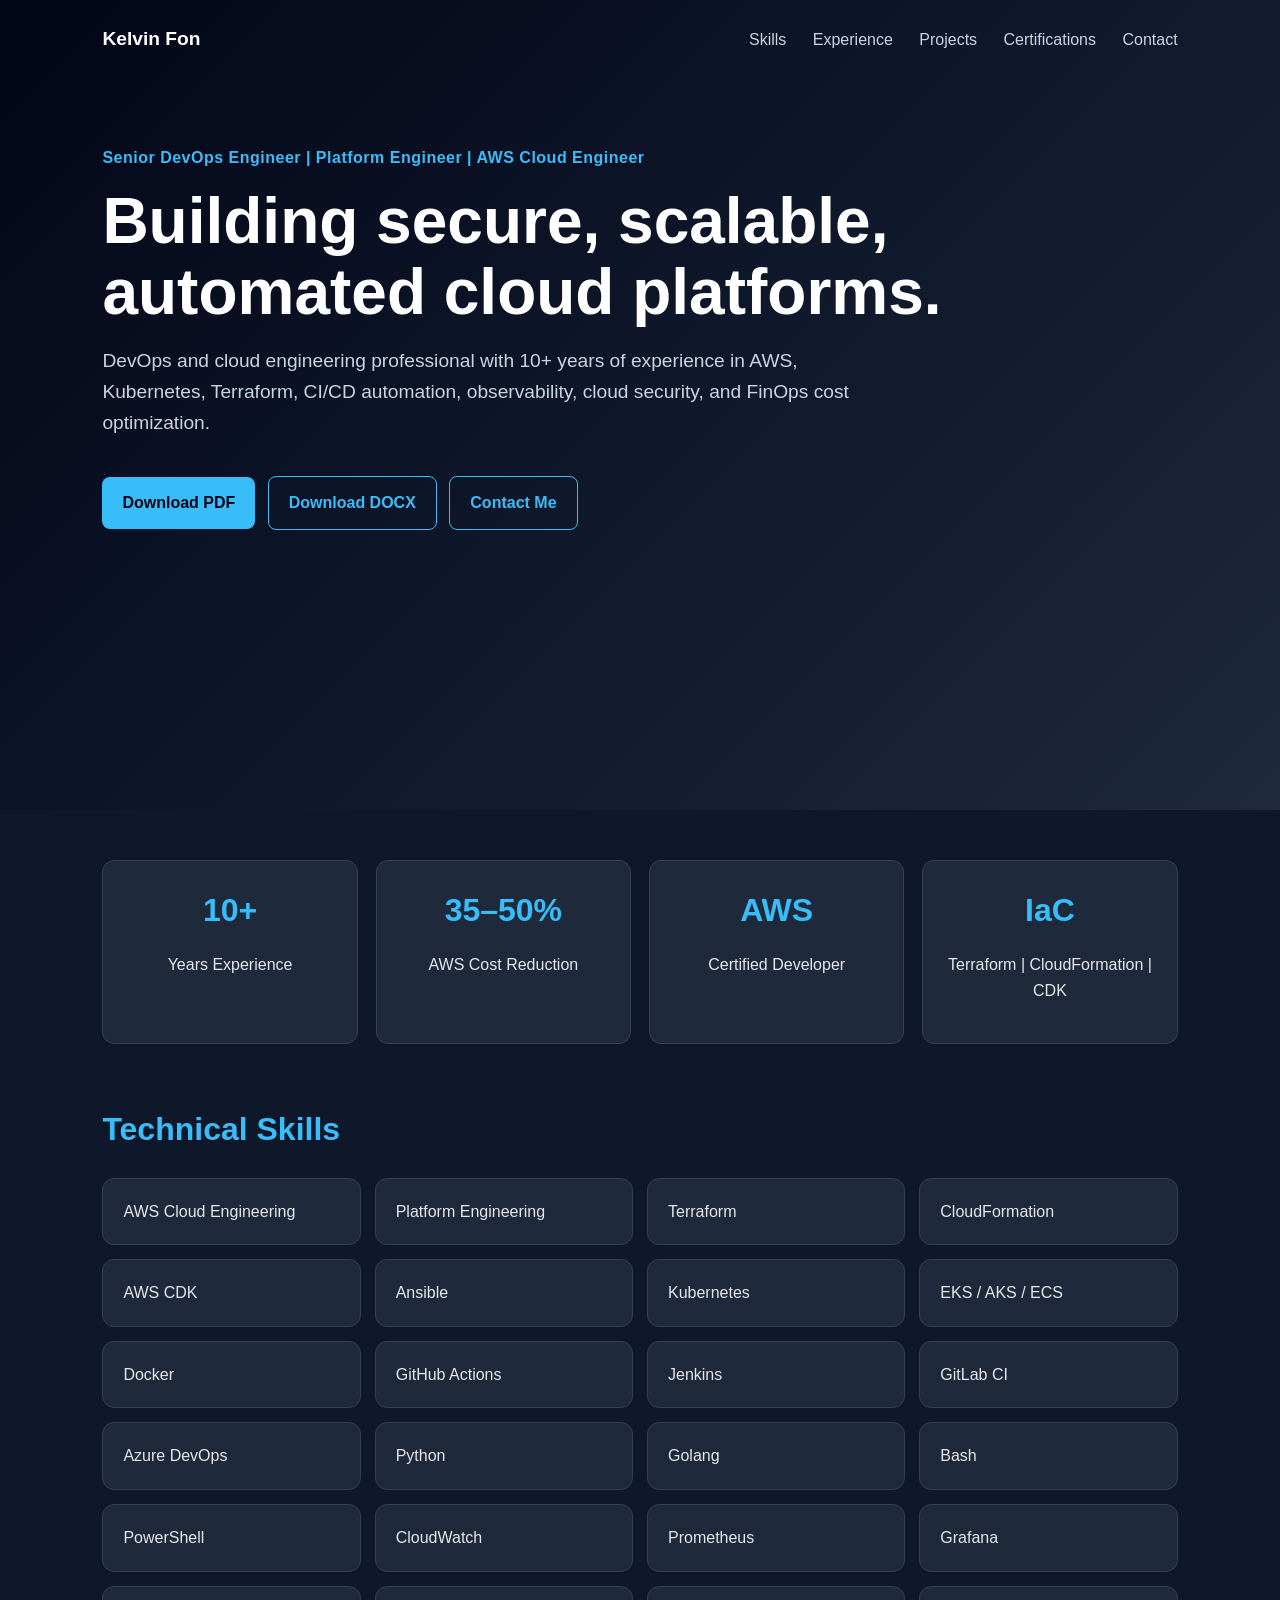
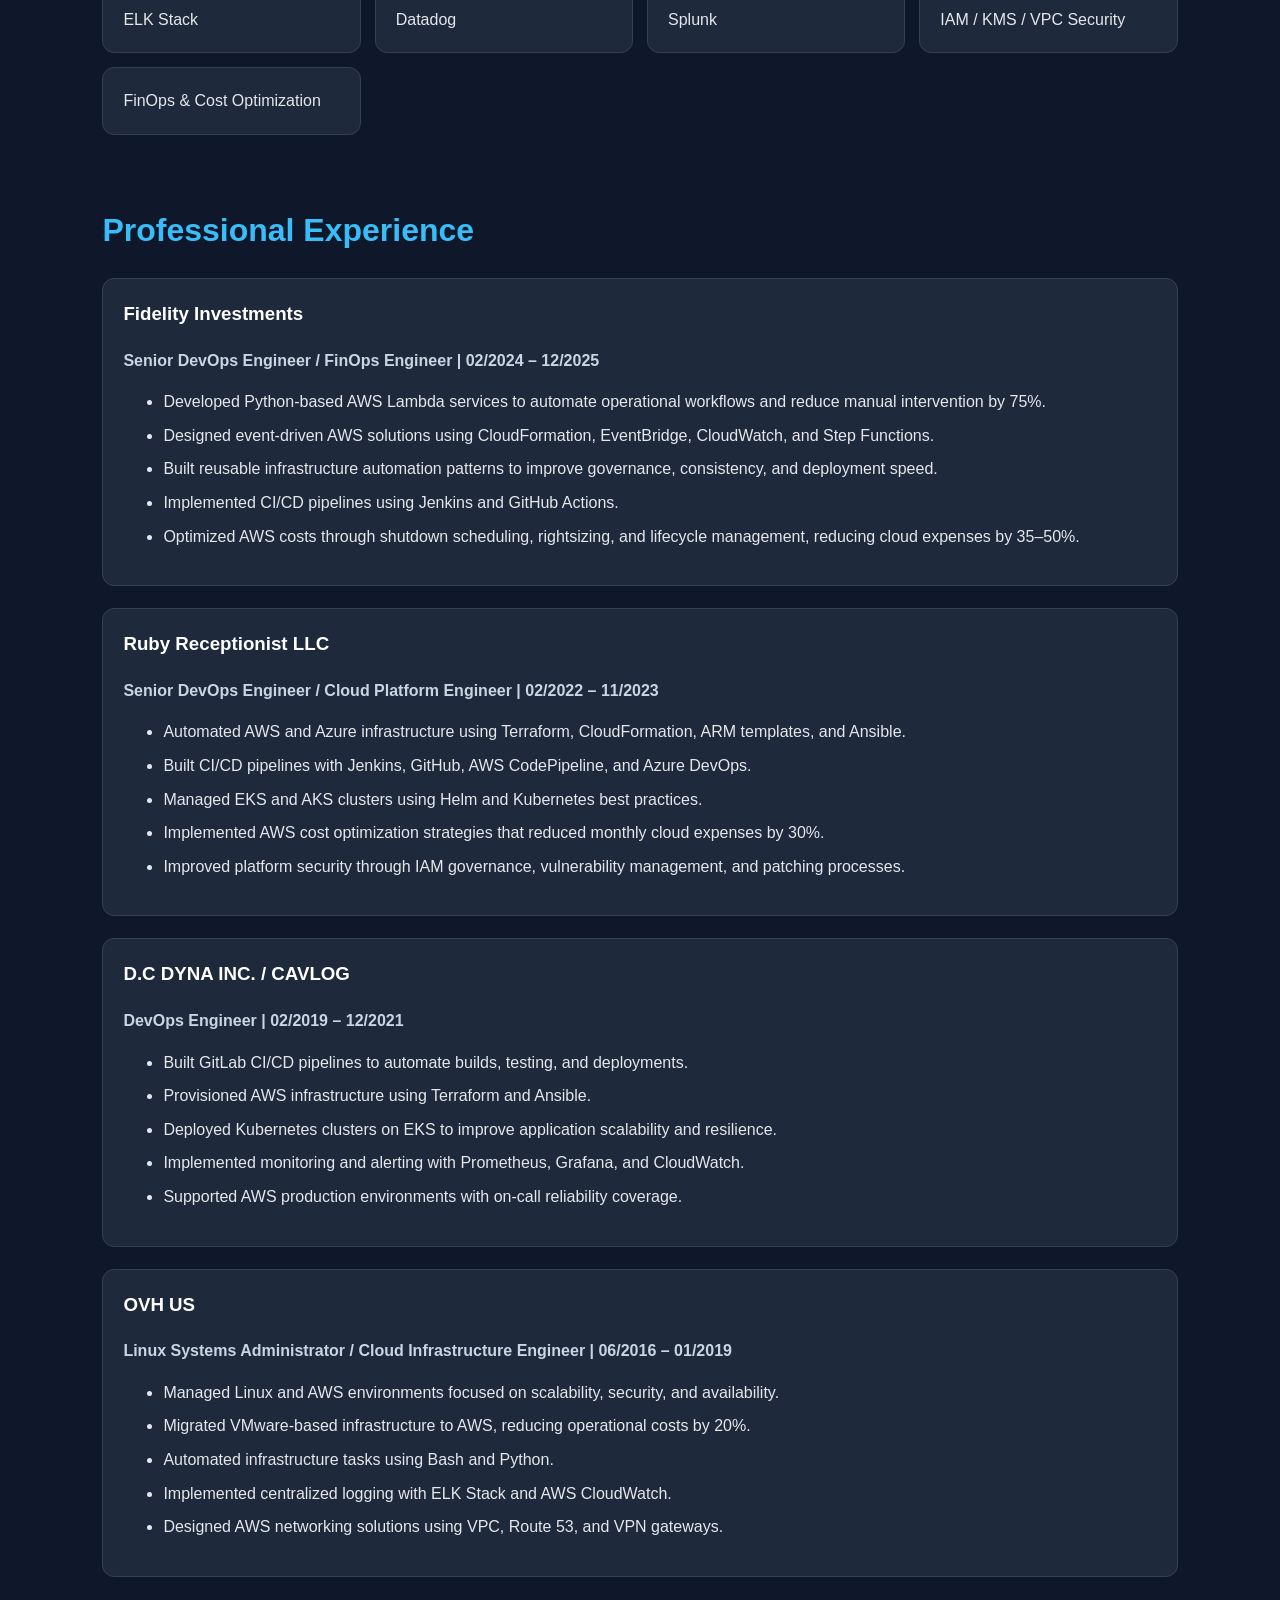
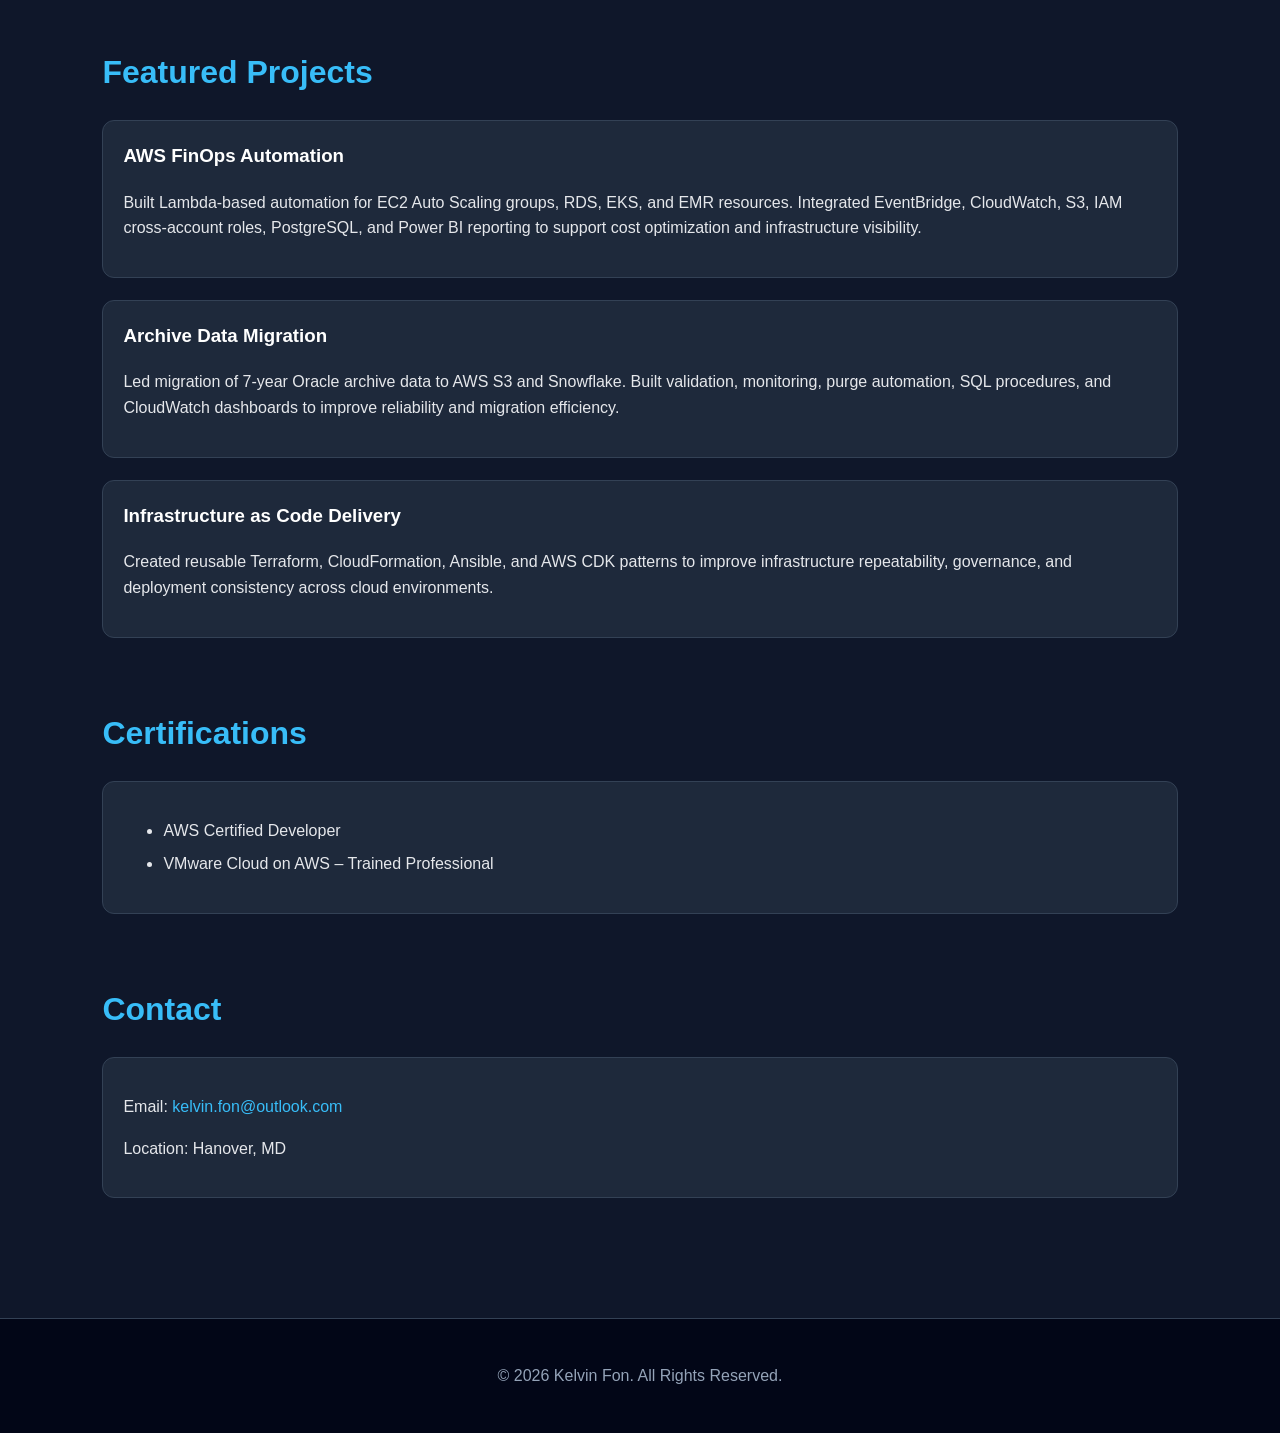
==== index.html @ 9086a42d "adding files" ====
<!DOCTYPE html>
<html lang="en">
<head>
  <meta charset="UTF-8" />
  <meta name="viewport" content="width=device-width, initial-scale=1.0" />
  <title>Kelvin Fon | Senior DevOps Engineer</title>
  <meta name="description" content="Kelvin Fon - Senior DevOps Engineer, Platform Engineer, AWS Cloud Engineer, and FinOps Engineer." />
  <link rel="stylesheet" href="./css/style.css" />
</head>

<body>
  <header class="hero">
    <nav class="navbar">
      <div class="logo">Kelvin Fon</div>
      <div class="nav-links">
        <a href="#skills">Skills</a>
        <a href="#experience">Experience</a>
        <a href="#projects">Projects</a>
        <a href="#certifications">Certifications</a>
        <a href="#contact">Contact</a>
      </div>
    </nav>

    <section class="hero-content">
      <p class="tag">Senior DevOps Engineer | Platform Engineer | AWS Cloud Engineer</p>
      <h1>Building secure, scalable, automated cloud platforms.</h1>
      <p class="hero-text">
        DevOps and cloud engineering professional with 10+ years of experience in AWS, Kubernetes,
        Terraform, CI/CD automation, observability, cloud security, and FinOps cost optimization.
      </p>

      <div class="hero-buttons">
        <a href="./assets/Kelvin-Fon-Resume.pdf" download class="btn primary">Download PDF</a>
        <a href="./assets/Kelvin-Fon-Resume.docx" download class="btn secondary">Download DOCX</a>
        <a href="mailto:kelvin.fon@outlook.com" class="btn secondary">Contact Me</a>
      </div>
    </section>
  </header>

  <main>
    <section class="stats">
      <div>
        <h2>10+</h2>
        <p>Years Experience</p>
      </div>
      <div>
        <h2>35–50%</h2>
        <p>AWS Cost Reduction</p>
      </div>
      <div>
        <h2>AWS</h2>
        <p>Certified Developer</p>
      </div>
      <div>
        <h2>IaC</h2>
        <p>Terraform | CloudFormation | CDK</p>
      </div>
    </section>

    <section id="skills" class="section">
      <h2>Technical Skills</h2>
      <div class="grid">
        <div>AWS Cloud Engineering</div>
        <div>Platform Engineering</div>
        <div>Terraform</div>
        <div>CloudFormation</div>
        <div>AWS CDK</div>
        <div>Ansible</div>
        <div>Kubernetes</div>
        <div>EKS / AKS / ECS</div>
        <div>Docker</div>
        <div>GitHub Actions</div>
        <div>Jenkins</div>
        <div>GitLab CI</div>
        <div>Azure DevOps</div>
        <div>Python</div>
        <div>Golang</div>
        <div>Bash</div>
        <div>PowerShell</div>
        <div>CloudWatch</div>
        <div>Prometheus</div>
        <div>Grafana</div>
        <div>ELK Stack</div>
        <div>Datadog</div>
        <div>Splunk</div>
        <div>IAM / KMS / VPC Security</div>
        <div>FinOps & Cost Optimization</div>
      </div>
    </section>

    <section id="experience" class="section">
      <h2>Professional Experience</h2>

      <div class="card">
        <h3>Fidelity Investments</h3>
        <p class="role">Senior DevOps Engineer / FinOps Engineer | 02/2024 – 12/2025</p>
        <ul>
          <li>Developed Python-based AWS Lambda services to automate operational workflows and reduce manual intervention by 75%.</li>
          <li>Designed event-driven AWS solutions using CloudFormation, EventBridge, CloudWatch, and Step Functions.</li>
          <li>Built reusable infrastructure automation patterns to improve governance, consistency, and deployment speed.</li>
          <li>Implemented CI/CD pipelines using Jenkins and GitHub Actions.</li>
          <li>Optimized AWS costs through shutdown scheduling, rightsizing, and lifecycle management, reducing cloud expenses by 35–50%.</li>
        </ul>
      </div>

      <div class="card">
        <h3>Ruby Receptionist LLC</h3>
        <p class="role">Senior DevOps Engineer / Cloud Platform Engineer | 02/2022 – 11/2023</p>
        <ul>
          <li>Automated AWS and Azure infrastructure using Terraform, CloudFormation, ARM templates, and Ansible.</li>
          <li>Built CI/CD pipelines with Jenkins, GitHub, AWS CodePipeline, and Azure DevOps.</li>
          <li>Managed EKS and AKS clusters using Helm and Kubernetes best practices.</li>
          <li>Implemented AWS cost optimization strategies that reduced monthly cloud expenses by 30%.</li>
          <li>Improved platform security through IAM governance, vulnerability management, and patching processes.</li>
        </ul>
      </div>

      <div class="card">
        <h3>D.C DYNA INC. / CAVLOG</h3>
        <p class="role">DevOps Engineer | 02/2019 – 12/2021</p>
        <ul>
          <li>Built GitLab CI/CD pipelines to automate builds, testing, and deployments.</li>
          <li>Provisioned AWS infrastructure using Terraform and Ansible.</li>
          <li>Deployed Kubernetes clusters on EKS to improve application scalability and resilience.</li>
          <li>Implemented monitoring and alerting with Prometheus, Grafana, and CloudWatch.</li>
          <li>Supported AWS production environments with on-call reliability coverage.</li>
        </ul>
      </div>

      <div class="card">
        <h3>OVH US</h3>
        <p class="role">Linux Systems Administrator / Cloud Infrastructure Engineer | 06/2016 – 01/2019</p>
        <ul>
          <li>Managed Linux and AWS environments focused on scalability, security, and availability.</li>
          <li>Migrated VMware-based infrastructure to AWS, reducing operational costs by 20%.</li>
          <li>Automated infrastructure tasks using Bash and Python.</li>
          <li>Implemented centralized logging with ELK Stack and AWS CloudWatch.</li>
          <li>Designed AWS networking solutions using VPC, Route 53, and VPN gateways.</li>
        </ul>
      </div>
    </section>

    <section id="projects" class="section">
      <h2>Featured Projects</h2>

      <div class="card">
        <h3>AWS FinOps Automation</h3>
        <p>
          Built Lambda-based automation for EC2 Auto Scaling groups, RDS, EKS, and EMR resources.
          Integrated EventBridge, CloudWatch, S3, IAM cross-account roles, PostgreSQL, and Power BI
          reporting to support cost optimization and infrastructure visibility.
        </p>
      </div>

      <div class="card">
        <h3>Archive Data Migration</h3>
        <p>
          Led migration of 7-year Oracle archive data to AWS S3 and Snowflake. Built validation,
          monitoring, purge automation, SQL procedures, and CloudWatch dashboards to improve
          reliability and migration efficiency.
        </p>
      </div>

      <div class="card">
        <h3>Infrastructure as Code Delivery</h3>
        <p>
          Created reusable Terraform, CloudFormation, Ansible, and AWS CDK patterns to improve
          infrastructure repeatability, governance, and deployment consistency across cloud environments.
        </p>
      </div>
    </section>

    <section id="certifications" class="section">
      <h2>Certifications</h2>
      <div class="card">
        <ul>
          <li>AWS Certified Developer</li>
          <li>VMware Cloud on AWS – Trained Professional</li>
        </ul>
      </div>
    </section>

    <section id="contact" class="section">
      <h2>Contact</h2>
      <div class="card">
        <p>Email: <a href="mailto:kelvin.fon@outlook.com">kelvin.fon@outlook.com</a></p>
        <p>Location: Hanover, MD</p>
      </div>
    </section>
  </main>

  <footer>
    <p>© 2026 Kelvin Fon. All Rights Reserved.</p>
  </footer>

  <script src="./js/main.js"></script>
</body>
</html>
---- css/style.css ----
* {
  box-sizing: border-box;
}

body {
  margin: 0;
  font-family: Arial, Helvetica, sans-serif;
  background: #0f172a;
  color: #e5e7eb;
  line-height: 1.6;
}

a {
  color: #38bdf8;
  text-decoration: none;
}

.hero {
  min-height: 90vh;
  background: linear-gradient(135deg, #020617, #0f172a, #1e293b);
  padding: 24px 8%;
}

.navbar {
  display: flex;
  justify-content: space-between;
  align-items: center;
  margin-bottom: 90px;
}

.logo {
  font-weight: 700;
  font-size: 1.2rem;
  color: #ffffff;
}

.nav-links a {
  margin-left: 22px;
  color: #cbd5e1;
}

.nav-links a:hover {
  color: #38bdf8;
}

.hero-content {
  max-width: 950px;
}

.tag {
  color: #38bdf8;
  font-weight: 700;
  letter-spacing: 0.5px;
}

.hero h1 {
  font-size: 4rem;
  line-height: 1.1;
  margin: 12px 0;
  color: #ffffff;
}

.hero-text {
  font-size: 1.2rem;
  max-width: 760px;
  color: #cbd5e1;
}

.hero-buttons {
  margin-top: 30px;
}

.btn {
  display: inline-block;
  padding: 13px 20px;
  border-radius: 8px;
  margin: 8px 8px 8px 0;
  font-weight: 700;
}

.primary {
  background: #38bdf8;
  color: #020617;
}

.secondary {
  border: 1px solid #38bdf8;
  color: #38bdf8;
}

main {
  padding: 50px 8%;
}

.stats {
  display: grid;
  grid-template-columns: repeat(auto-fit, minmax(160px, 1fr));
  gap: 18px;
  margin-bottom: 60px;
}

.stats div {
  background: #1e293b;
  padding: 24px;
  border-radius: 12px;
  border: 1px solid #334155;
  text-align: center;
}

.stats h2 {
  margin: 0;
  color: #38bdf8;
  font-size: 2rem;
}

.section {
  margin-bottom: 70px;
}

.section h2 {
  color: #38bdf8;
  font-size: 2rem;
  margin-bottom: 22px;
}

.grid {
  display: grid;
  grid-template-columns: repeat(auto-fit, minmax(210px, 1fr));
  gap: 14px;
}

.grid div,
.card {
  background: #1e293b;
  border: 1px solid #334155;
  border-radius: 12px;
  padding: 20px;
}

.card {
  margin-bottom: 22px;
}

.card h3 {
  margin-top: 0;
  color: #ffffff;
}

.role {
  color: #cbd5e1;
  font-weight: 700;
}

li {
  margin-bottom: 8px;
}

footer {
  text-align: center;
  padding: 28px;
  background: #020617;
  border-top: 1px solid #334155;
  color: #94a3b8;
}

@media (max-width: 768px) {
  .navbar {
    display: block;
    margin-bottom: 50px;
  }

  .nav-links {
    margin-top: 18px;
  }

  .nav-links a {
    display: inline-block;
    margin: 6px 12px 6px 0;
  }

  .hero h1 {
    font-size: 2.5rem;
  }

  .hero {
    min-height: auto;
  }
}
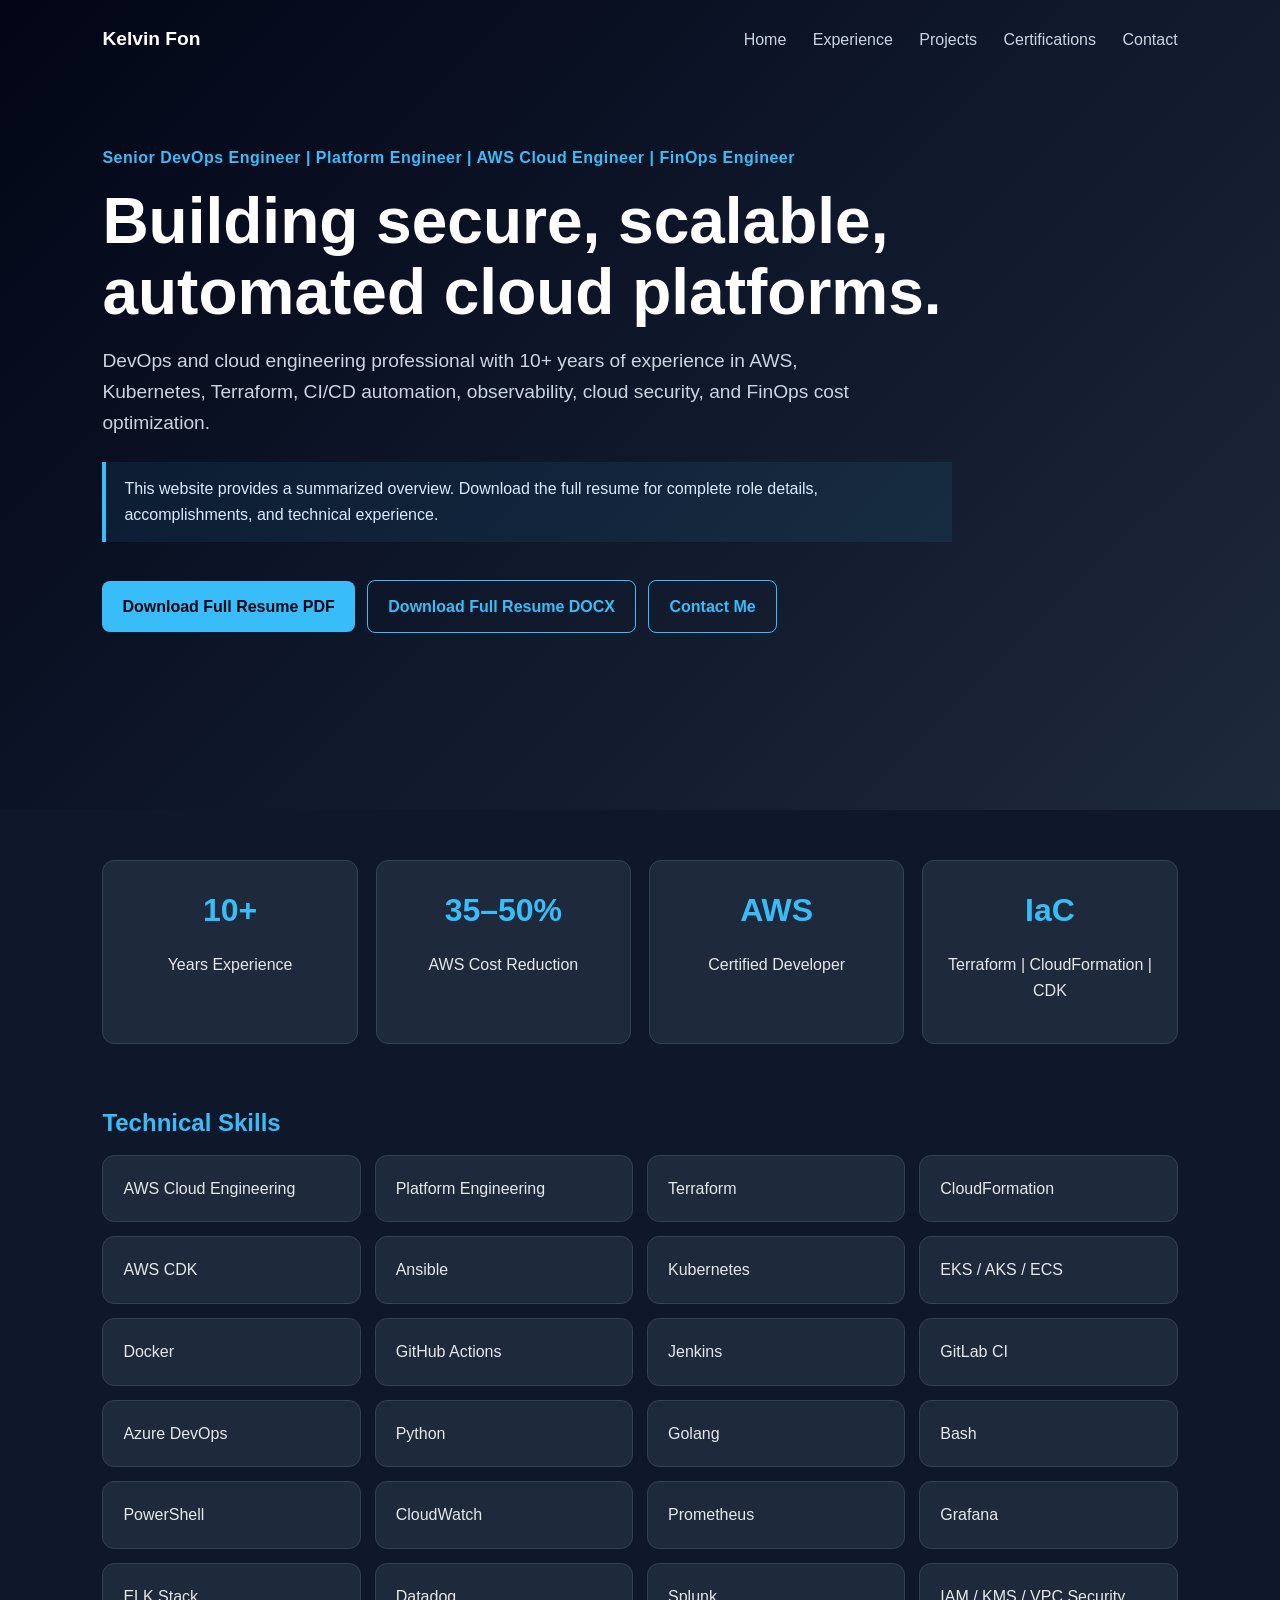
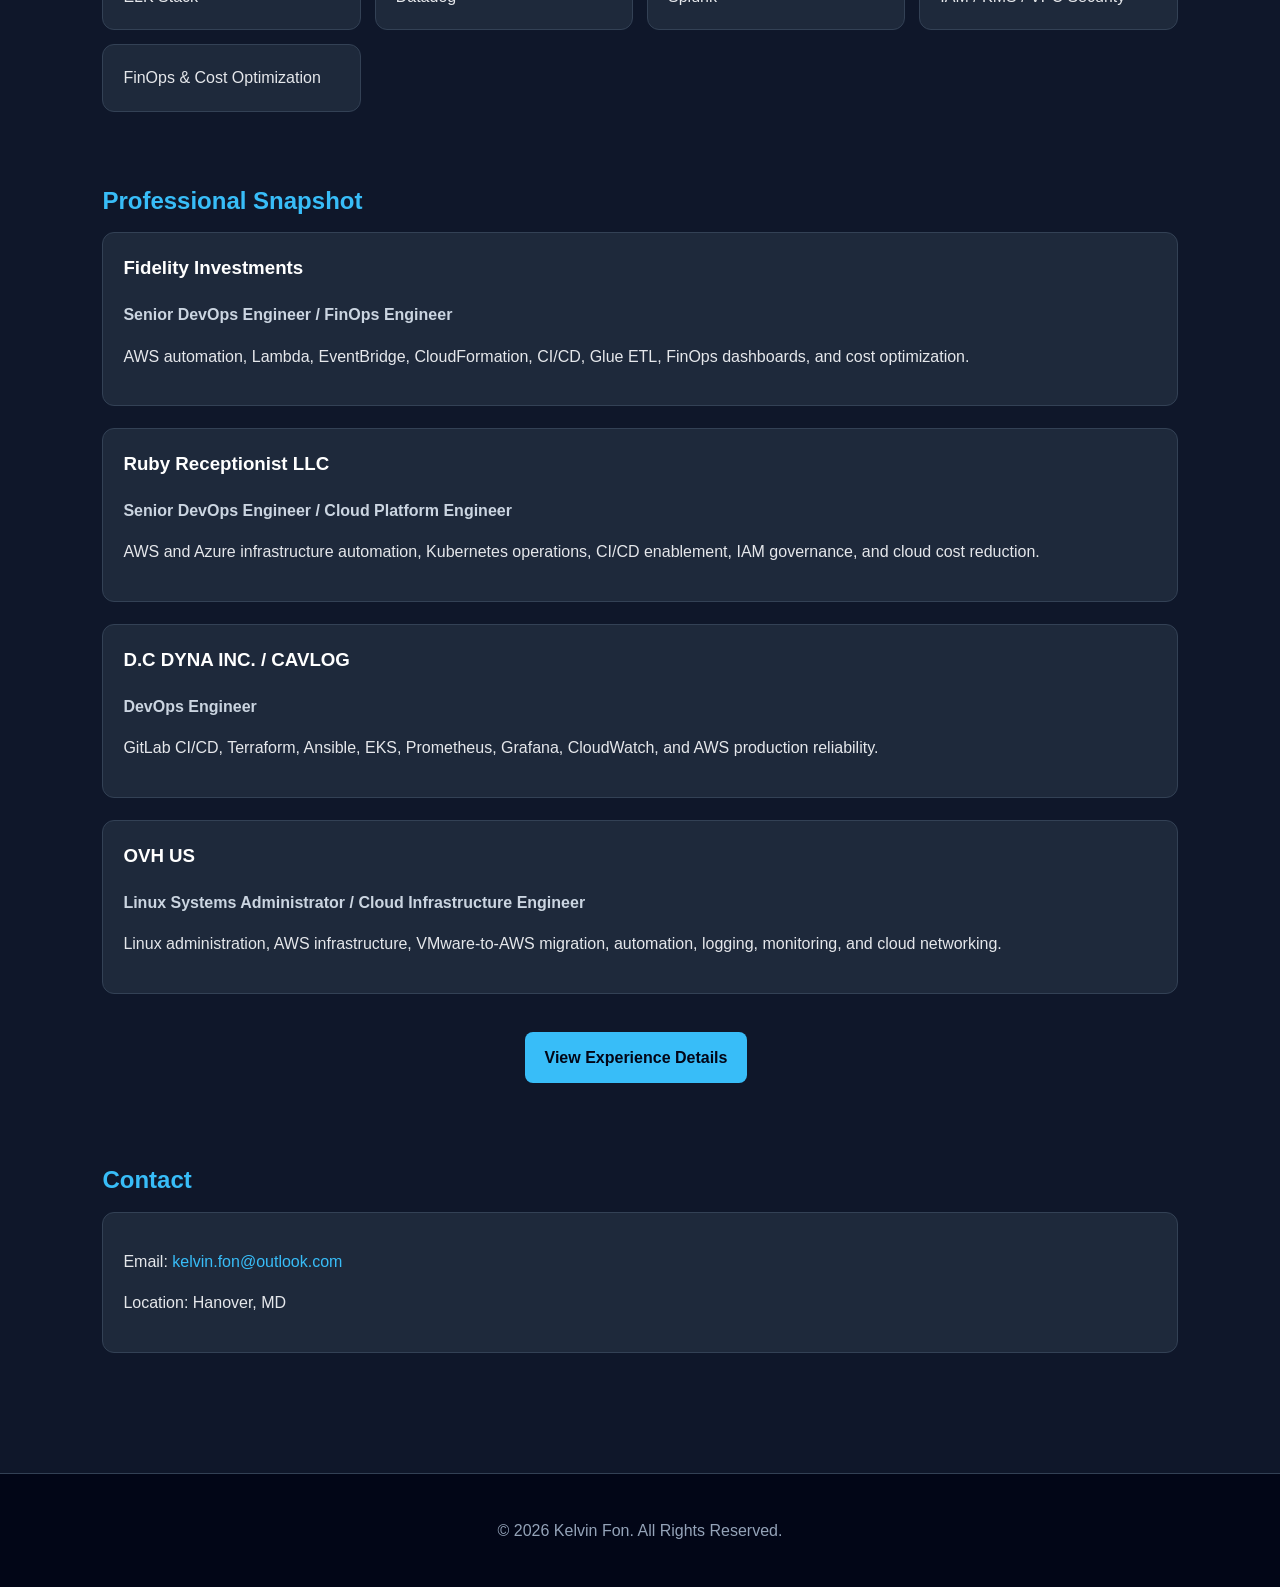
==== commit 121ec0cc: "Update resume portfolio pages" ====
--- a/index.html
+++ b/index.html
@@ -9,190 +9,123 @@
 </head>
 
 <body>
-  <header class="hero">
-    <nav class="navbar">
-      <div class="logo">Kelvin Fon</div>
-      <div class="nav-links">
-        <a href="#skills">Skills</a>
-        <a href="#experience">Experience</a>
-        <a href="#projects">Projects</a>
-        <a href="#certifications">Certifications</a>
-        <a href="#contact">Contact</a>
-      </div>
-    </nav>
+<header class="hero">
+  <nav class="navbar">
+    <div class="logo">Kelvin Fon</div>
+    <div class="nav-links">
+      <a href="./index.html">Home</a>
+      <a href="./experience.html">Experience</a>
+      <a href="./projects.html">Projects</a>
+      <a href="./certifications.html">Certifications</a>
+      <a href="#contact">Contact</a>
+    </div>
+  </nav>
 
-    <section class="hero-content">
-      <p class="tag">Senior DevOps Engineer | Platform Engineer | AWS Cloud Engineer</p>
-      <h1>Building secure, scalable, automated cloud platforms.</h1>
-      <p class="hero-text">
-        DevOps and cloud engineering professional with 10+ years of experience in AWS, Kubernetes,
-        Terraform, CI/CD automation, observability, cloud security, and FinOps cost optimization.
-      </p>
+  <section class="hero-content">
+    <p class="tag">Senior DevOps Engineer | Platform Engineer | AWS Cloud Engineer | FinOps Engineer</p>
+    <h1>Building secure, scalable, automated cloud platforms.</h1>
+    <p class="hero-text">
+      DevOps and cloud engineering professional with 10+ years of experience in AWS, Kubernetes,
+      Terraform, CI/CD automation, observability, cloud security, and FinOps cost optimization.
+    </p>
 
-      <div class="hero-buttons">
-        <a href="./assets/Kelvin-Fon-Resume.pdf" download class="btn primary">Download PDF</a>
-        <a href="./assets/Kelvin-Fon-Resume.docx" download class="btn secondary">Download DOCX</a>
-        <a href="mailto:kelvin.fon@outlook.com" class="btn secondary">Contact Me</a>
-      </div>
-    </section>
-  </header>
+    <p class="resume-note">
+      This website provides a summarized overview. Download the full resume for complete role details,
+      accomplishments, and technical experience.
+    </p>
 
-  <main>
-    <section class="stats">
-      <div>
-        <h2>10+</h2>
-        <p>Years Experience</p>
-      </div>
-      <div>
-        <h2>35–50%</h2>
-        <p>AWS Cost Reduction</p>
-      </div>
-      <div>
-        <h2>AWS</h2>
-        <p>Certified Developer</p>
-      </div>
-      <div>
-        <h2>IaC</h2>
-        <p>Terraform | CloudFormation | CDK</p>
-      </div>
-    </section>
+    <div class="hero-buttons">
+      <a href="./assets/Kelvin-Fon-Resume.pdf" download class="btn primary">Download Full Resume PDF</a>
+      <a href="./assets/Kelvin-Fon-Resume.docx" download class="btn secondary">Download Full Resume DOCX</a>
+      <a href="mailto:kelvin.fon@outlook.com" class="btn secondary">Contact Me</a>
+    </div>
+  </section>
+</header>
 
-    <section id="skills" class="section">
-      <h2>Technical Skills</h2>
-      <div class="grid">
-        <div>AWS Cloud Engineering</div>
-        <div>Platform Engineering</div>
-        <div>Terraform</div>
-        <div>CloudFormation</div>
-        <div>AWS CDK</div>
-        <div>Ansible</div>
-        <div>Kubernetes</div>
-        <div>EKS / AKS / ECS</div>
-        <div>Docker</div>
-        <div>GitHub Actions</div>
-        <div>Jenkins</div>
-        <div>GitLab CI</div>
-        <div>Azure DevOps</div>
-        <div>Python</div>
-        <div>Golang</div>
-        <div>Bash</div>
-        <div>PowerShell</div>
-        <div>CloudWatch</div>
-        <div>Prometheus</div>
-        <div>Grafana</div>
-        <div>ELK Stack</div>
-        <div>Datadog</div>
-        <div>Splunk</div>
-        <div>IAM / KMS / VPC Security</div>
-        <div>FinOps & Cost Optimization</div>
-      </div>
-    </section>
+<main>
+  <section class="stats">
+    <div><h2>10+</h2><p>Years Experience</p></div>
+    <div><h2>35–50%</h2><p>AWS Cost Reduction</p></div>
+    <div><h2>AWS</h2><p>Certified Developer</p></div>
+    <div><h2>IaC</h2><p>Terraform | CloudFormation | CDK</p></div>
+  </section>
 
-    <section id="experience" class="section">
-      <h2>Professional Experience</h2>
+  <section id="skills" class="section">
+    <h2>Technical Skills</h2>
+    <div class="grid">
+      <div>AWS Cloud Engineering</div>
+      <div>Platform Engineering</div>
+      <div>Terraform</div>
+      <div>CloudFormation</div>
+      <div>AWS CDK</div>
+      <div>Ansible</div>
+      <div>Kubernetes</div>
+      <div>EKS / AKS / ECS</div>
+      <div>Docker</div>
+      <div>GitHub Actions</div>
+      <div>Jenkins</div>
+      <div>GitLab CI</div>
+      <div>Azure DevOps</div>
+      <div>Python</div>
+      <div>Golang</div>
+      <div>Bash</div>
+      <div>PowerShell</div>
+      <div>CloudWatch</div>
+      <div>Prometheus</div>
+      <div>Grafana</div>
+      <div>ELK Stack</div>
+      <div>Datadog</div>
+      <div>Splunk</div>
+      <div>IAM / KMS / VPC Security</div>
+      <div>FinOps & Cost Optimization</div>
+    </div>
+  </section>
 
-      <div class="card">
-        <h3>Fidelity Investments</h3>
-        <p class="role">Senior DevOps Engineer / FinOps Engineer | 02/2024 – 12/2025</p>
-        <ul>
-          <li>Developed Python-based AWS Lambda services to automate operational workflows and reduce manual intervention by 75%.</li>
-          <li>Designed event-driven AWS solutions using CloudFormation, EventBridge, CloudWatch, and Step Functions.</li>
-          <li>Built reusable infrastructure automation patterns to improve governance, consistency, and deployment speed.</li>
-          <li>Implemented CI/CD pipelines using Jenkins and GitHub Actions.</li>
-          <li>Optimized AWS costs through shutdown scheduling, rightsizing, and lifecycle management, reducing cloud expenses by 35–50%.</li>
-        </ul>
-      </div>
+  <section class="section">
+    <h2>Professional Snapshot</h2>
 
-      <div class="card">
-        <h3>Ruby Receptionist LLC</h3>
-        <p class="role">Senior DevOps Engineer / Cloud Platform Engineer | 02/2022 – 11/2023</p>
-        <ul>
-          <li>Automated AWS and Azure infrastructure using Terraform, CloudFormation, ARM templates, and Ansible.</li>
-          <li>Built CI/CD pipelines with Jenkins, GitHub, AWS CodePipeline, and Azure DevOps.</li>
-          <li>Managed EKS and AKS clusters using Helm and Kubernetes best practices.</li>
-          <li>Implemented AWS cost optimization strategies that reduced monthly cloud expenses by 30%.</li>
-          <li>Improved platform security through IAM governance, vulnerability management, and patching processes.</li>
-        </ul>
-      </div>
+    <div class="card">
+      <h3>Fidelity Investments</h3>
+      <p class="role">Senior DevOps Engineer / FinOps Engineer</p>
+      <p>AWS automation, Lambda, EventBridge, CloudFormation, CI/CD, Glue ETL, FinOps dashboards, and cost optimization.</p>
+    </div>
 
-      <div class="card">
-        <h3>D.C DYNA INC. / CAVLOG</h3>
-        <p class="role">DevOps Engineer | 02/2019 – 12/2021</p>
-        <ul>
-          <li>Built GitLab CI/CD pipelines to automate builds, testing, and deployments.</li>
-          <li>Provisioned AWS infrastructure using Terraform and Ansible.</li>
-          <li>Deployed Kubernetes clusters on EKS to improve application scalability and resilience.</li>
-          <li>Implemented monitoring and alerting with Prometheus, Grafana, and CloudWatch.</li>
-          <li>Supported AWS production environments with on-call reliability coverage.</li>
-        </ul>
-      </div>
+    <div class="card">
+      <h3>Ruby Receptionist LLC</h3>
+      <p class="role">Senior DevOps Engineer / Cloud Platform Engineer</p>
+      <p>AWS and Azure infrastructure automation, Kubernetes operations, CI/CD enablement, IAM governance, and cloud cost reduction.</p>
+    </div>
 
-      <div class="card">
-        <h3>OVH US</h3>
-        <p class="role">Linux Systems Administrator / Cloud Infrastructure Engineer | 06/2016 – 01/2019</p>
-        <ul>
-          <li>Managed Linux and AWS environments focused on scalability, security, and availability.</li>
-          <li>Migrated VMware-based infrastructure to AWS, reducing operational costs by 20%.</li>
-          <li>Automated infrastructure tasks using Bash and Python.</li>
-          <li>Implemented centralized logging with ELK Stack and AWS CloudWatch.</li>
-          <li>Designed AWS networking solutions using VPC, Route 53, and VPN gateways.</li>
-        </ul>
-      </div>
-    </section>
+    <div class="card">
+      <h3>D.C DYNA INC. / CAVLOG</h3>
+      <p class="role">DevOps Engineer</p>
+      <p>GitLab CI/CD, Terraform, Ansible, EKS, Prometheus, Grafana, CloudWatch, and AWS production reliability.</p>
+    </div>
 
-    <section id="projects" class="section">
-      <h2>Featured Projects</h2>
+    <div class="card">
+      <h3>OVH US</h3>
+      <p class="role">Linux Systems Administrator / Cloud Infrastructure Engineer</p>
+      <p>Linux administration, AWS infrastructure, VMware-to-AWS migration, automation, logging, monitoring, and cloud networking.</p>
+    </div>
 
-      <div class="card">
-        <h3>AWS FinOps Automation</h3>
-        <p>
-          Built Lambda-based automation for EC2 Auto Scaling groups, RDS, EKS, and EMR resources.
-          Integrated EventBridge, CloudWatch, S3, IAM cross-account roles, PostgreSQL, and Power BI
-          reporting to support cost optimization and infrastructure visibility.
-        </p>
-      </div>
+    <div class="center">
+      <a href="./experience.html" class="btn primary">View Experience Details</a>
+    </div>
+  </section>
 
-      <div class="card">
-        <h3>Archive Data Migration</h3>
-        <p>
-          Led migration of 7-year Oracle archive data to AWS S3 and Snowflake. Built validation,
-          monitoring, purge automation, SQL procedures, and CloudWatch dashboards to improve
-          reliability and migration efficiency.
-        </p>
-      </div>
+  <section id="contact" class="section">
+    <h2>Contact</h2>
+    <div class="card">
+      <p>Email: <a href="mailto:kelvin.fon@outlook.com">kelvin.fon@outlook.com</a></p>
+      <p>Location: Hanover, MD</p>
+    </div>
+  </section>
+</main>
 
-      <div class="card">
-        <h3>Infrastructure as Code Delivery</h3>
-        <p>
-          Created reusable Terraform, CloudFormation, Ansible, and AWS CDK patterns to improve
-          infrastructure repeatability, governance, and deployment consistency across cloud environments.
-        </p>
-      </div>
-    </section>
+<footer>
+  <p>© 2026 Kelvin Fon. All Rights Reserved.</p>
+</footer>
 
-    <section id="certifications" class="section">
-      <h2>Certifications</h2>
-      <div class="card">
-        <ul>
-          <li>AWS Certified Developer</li>
-          <li>VMware Cloud on AWS – Trained Professional</li>
-        </ul>
-      </div>
-    </section>
-
-    <section id="contact" class="section">
-      <h2>Contact</h2>
-      <div class="card">
-        <p>Email: <a href="mailto:kelvin.fon@outlook.com">kelvin.fon@outlook.com</a></p>
-        <p>Location: Hanover, MD</p>
-      </div>
-    </section>
-  </main>
-
-  <footer>
-    <p>© 2026 Kelvin Fon. All Rights Reserved.</p>
-  </footer>
-
-  <script src="./js/main.js"></script>
+<script src="./js/main.js"></script>
 </body>
 </html>
--- a/css/style.css
+++ b/css/style.css
@@ -15,6 +15,10 @@
   text-decoration: none;
 }
 
+h1, h2, h3 {
+  color: #ffffff;
+}
+
 .hero {
   min-height: 90vh;
   background: linear-gradient(135deg, #020617, #0f172a, #1e293b);
@@ -28,6 +32,13 @@
   margin-bottom: 90px;
 }
 
+.page-nav {
+  background: #020617;
+  padding: 22px 8%;
+  margin-bottom: 0;
+  border-bottom: 1px solid #334155;
+}
+
 .logo {
   font-weight: 700;
   font-size: 1.2rem;
@@ -57,7 +68,6 @@
   font-size: 4rem;
   line-height: 1.1;
   margin: 12px 0;
-  color: #ffffff;
 }
 
 .hero-text {
@@ -66,8 +76,21 @@
   color: #cbd5e1;
 }
 
+.resume-note {
+  background: rgba(56, 189, 248, 0.08);
+  border-left: 4px solid #38bdf8;
+  padding: 14px 18px;
+  margin: 24px 0;
+  max-width: 850px;
+  color: #dbeafe;
+}
+
 .hero-buttons {
   margin-top: 30px;
+}
+
+.hero-buttons.small {
+  margin-bottom: 30px;
 }
 
 .btn {
@@ -117,10 +140,14 @@
   margin-bottom: 70px;
 }
 
+.section h1 {
+  font-size: 2.6rem;
+  margin-bottom: 20px;
+}
+
 .section h2 {
   color: #38bdf8;
-  font-size: 2rem;
-  margin-bottom: 22px;
+  margin-bottom: 12px;
 }
 
 .grid {
@@ -130,7 +157,8 @@
 }
 
 .grid div,
-.card {
+.card,
+.resume-box {
   background: #1e293b;
   border: 1px solid #334155;
   border-radius: 12px;
@@ -143,7 +171,6 @@
 
 .card h3 {
   margin-top: 0;
-  color: #ffffff;
 }
 
 .role {
@@ -153,6 +180,15 @@
 
 li {
   margin-bottom: 8px;
+}
+
+.center {
+  text-align: center;
+  margin-top: 30px;
+}
+
+.resume-box {
+  margin-top: 35px;
 }
 
 footer {
@@ -169,6 +205,10 @@
     margin-bottom: 50px;
   }
 
+  .page-nav {
+    margin-bottom: 0;
+  }
+
   .nav-links {
     margin-top: 18px;
   }
@@ -185,4 +225,8 @@
   .hero {
     min-height: auto;
   }
+
+  main {
+    padding: 35px 6%;
+  }
 }
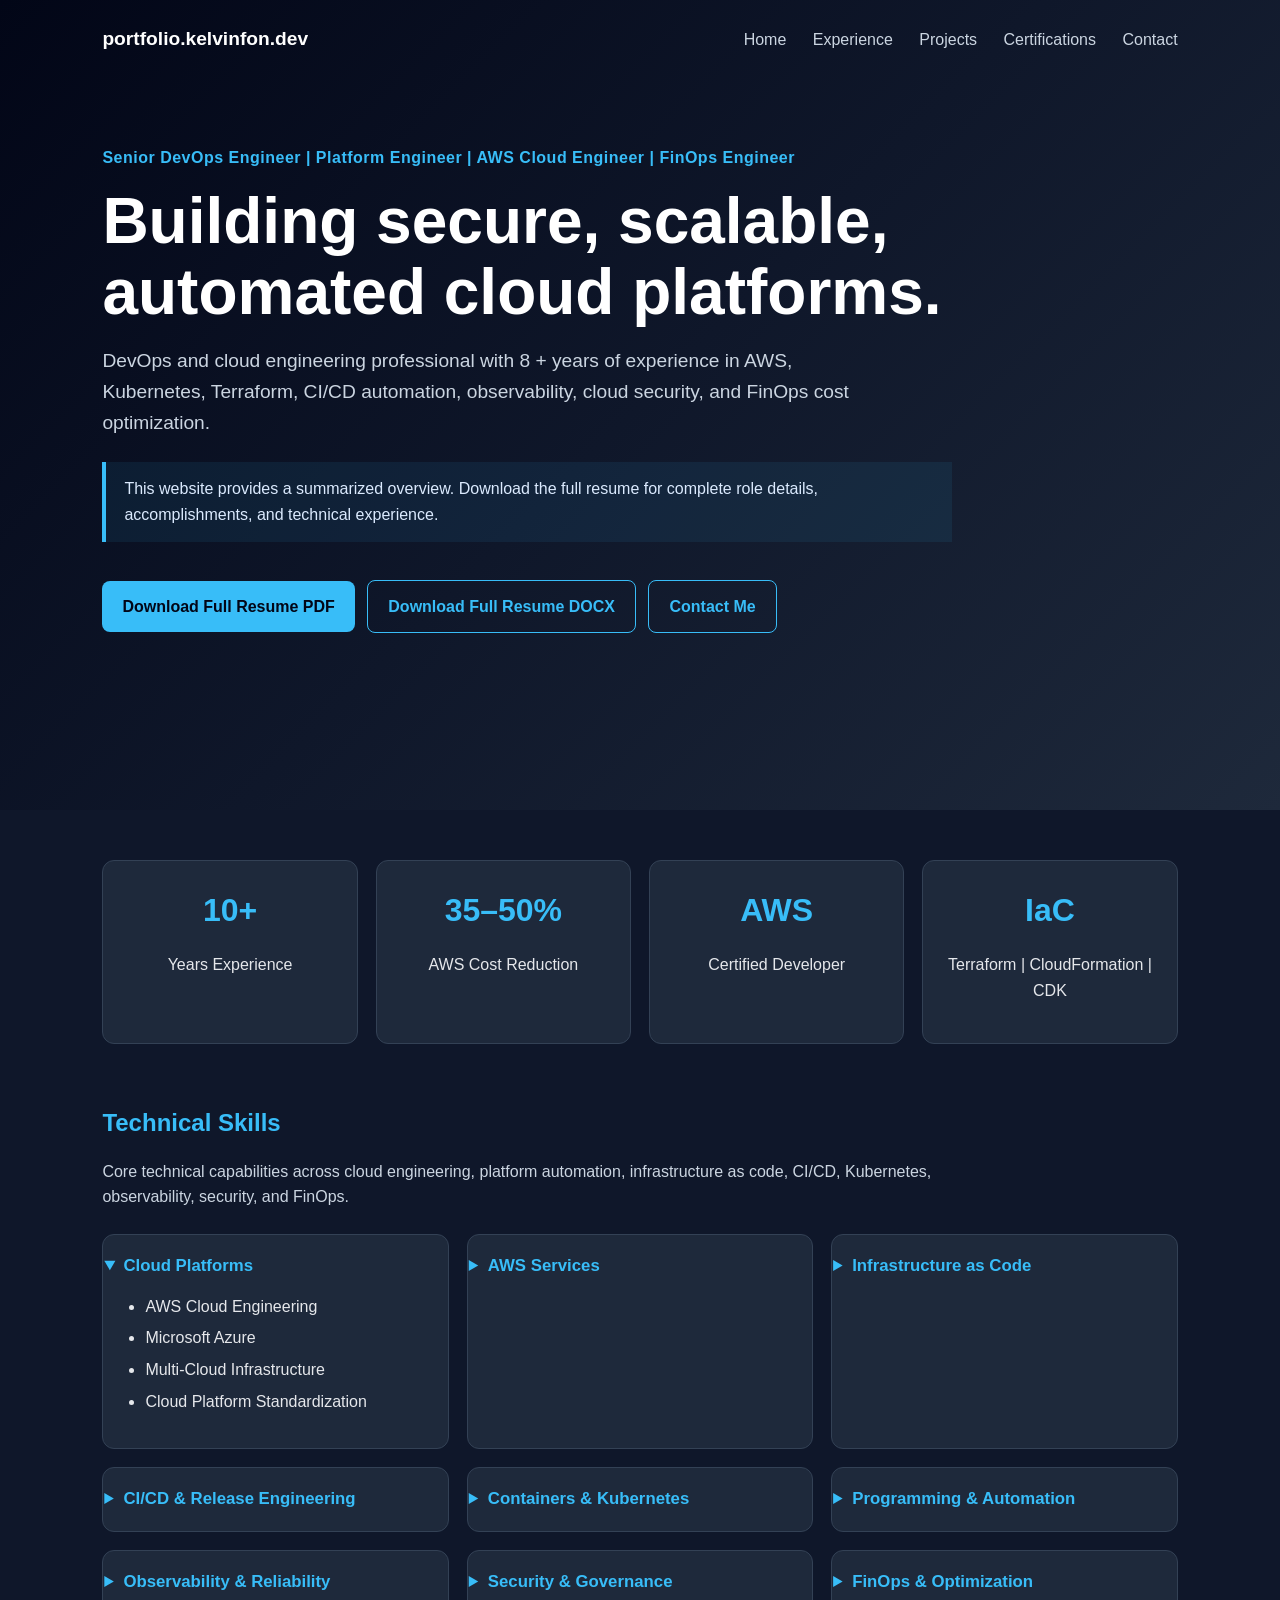
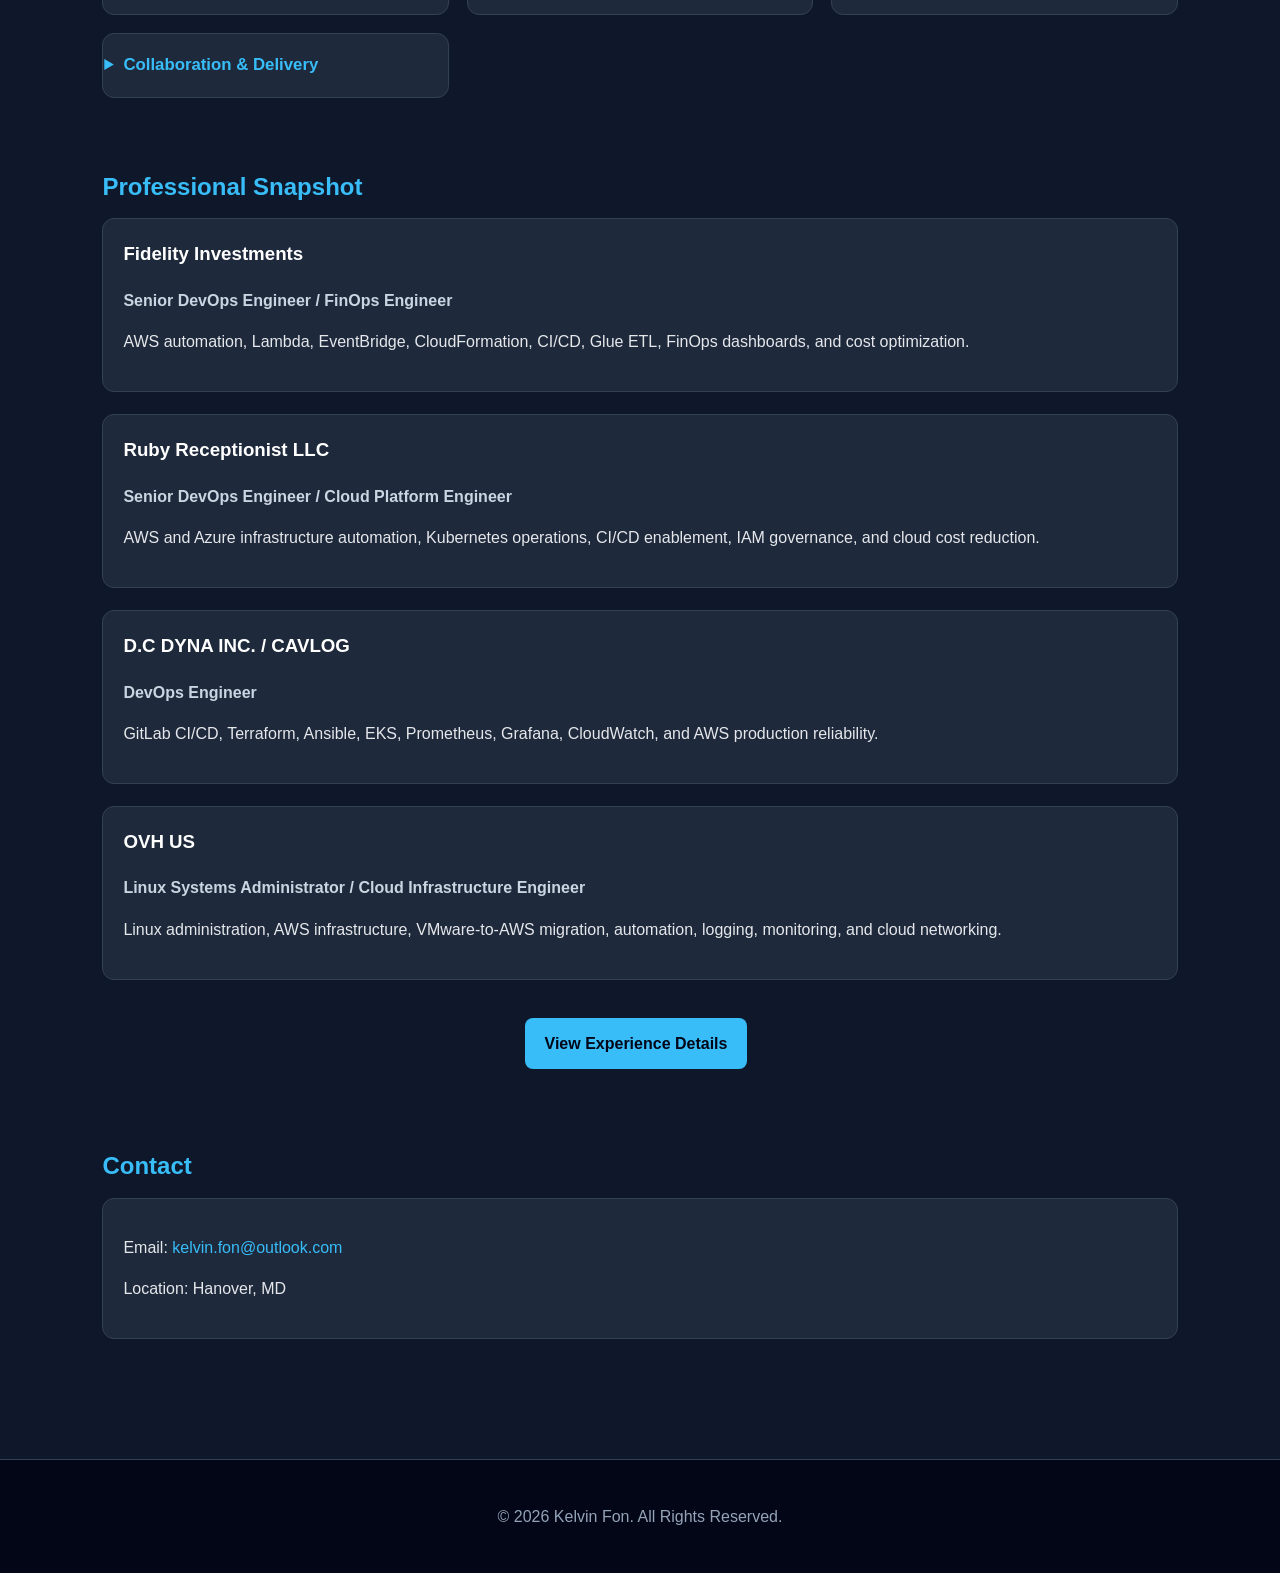
==== commit 8ebe3454: "updating content" ====
--- a/index.html
+++ b/index.html
@@ -3,15 +3,15 @@
 <head>
   <meta charset="UTF-8" />
   <meta name="viewport" content="width=device-width, initial-scale=1.0" />
-  <title>Kelvin Fon | Senior DevOps Engineer</title>
-  <meta name="description" content="Kelvin Fon - Senior DevOps Engineer, Platform Engineer, AWS Cloud Engineer, and FinOps Engineer." />
+  <title>portfolio.kelvinfon.dev | Senior DevOps Engineer</title>
+  <meta name="description" content="portfolio.kelvinfon.dev - Senior DevOps Engineer, Platform Engineer, AWS Cloud Engineer, and FinOps Engineer." />
   <link rel="stylesheet" href="./css/style.css" />
 </head>
 
 <body>
 <header class="hero">
   <nav class="navbar">
-    <div class="logo">Kelvin Fon</div>
+    <div class="logo">portfolio.kelvinfon.dev</div>
     <div class="nav-links">
       <a href="./index.html">Home</a>
       <a href="./experience.html">Experience</a>
@@ -25,7 +25,8 @@
     <p class="tag">Senior DevOps Engineer | Platform Engineer | AWS Cloud Engineer | FinOps Engineer</p>
     <h1>Building secure, scalable, automated cloud platforms.</h1>
     <p class="hero-text">
-      DevOps and cloud engineering professional with 10+ years of experience in AWS, Kubernetes,
+      DevOps and cloud engineering professional with 8
+      + years of experience in AWS, Kubernetes,
       Terraform, CI/CD automation, observability, cloud security, and FinOps cost optimization.
     </p>
 
@@ -51,35 +52,139 @@
   </section>
 
   <section id="skills" class="section">
-    <h2>Technical Skills</h2>
-    <div class="grid">
-      <div>AWS Cloud Engineering</div>
-      <div>Platform Engineering</div>
-      <div>Terraform</div>
-      <div>CloudFormation</div>
-      <div>AWS CDK</div>
-      <div>Ansible</div>
-      <div>Kubernetes</div>
-      <div>EKS / AKS / ECS</div>
-      <div>Docker</div>
-      <div>GitHub Actions</div>
-      <div>Jenkins</div>
-      <div>GitLab CI</div>
-      <div>Azure DevOps</div>
-      <div>Python</div>
-      <div>Golang</div>
-      <div>Bash</div>
-      <div>PowerShell</div>
-      <div>CloudWatch</div>
-      <div>Prometheus</div>
-      <div>Grafana</div>
-      <div>ELK Stack</div>
-      <div>Datadog</div>
-      <div>Splunk</div>
-      <div>IAM / KMS / VPC Security</div>
-      <div>FinOps & Cost Optimization</div>
-    </div>
-  </section>
+  <h2>Technical Skills</h2>
+  <p class="section-intro">
+    Core technical capabilities across cloud engineering, platform automation, infrastructure as code,
+    CI/CD, Kubernetes, observability, security, and FinOps.
+  </p>
+
+  <div class="skills-grid">
+
+    <details open>
+      <summary>Cloud Platforms</summary>
+      <ul>
+        <li>AWS Cloud Engineering</li>
+        <li>Microsoft Azure</li>
+        <li>Multi-Cloud Infrastructure</li>
+        <li>Cloud Platform Standardization</li>
+      </ul>
+    </details>
+
+    <details>
+      <summary>AWS Services</summary>
+      <ul>
+        <li>Lambda</li>
+        <li>EventBridge</li>
+        <li>Step Functions</li>
+        <li>Glue</li>
+        <li>EC2 / ASG</li>
+        <li>ECS / EKS</li>
+        <li>RDS / S3</li>
+        <li>IAM / VPC / CloudWatch</li>
+      </ul>
+    </details>
+
+    <details>
+      <summary>Infrastructure as Code</summary>
+      <ul>
+        <li>Terraform</li>
+        <li>AWS CloudFormation</li>
+        <li>AWS CDK</li>
+        <li>ARM / Bicep</li>
+        <li>Ansible</li>
+      </ul>
+    </details>
+
+    <details>
+      <summary>CI/CD & Release Engineering</summary>
+      <ul>
+        <li>GitHub Actions</li>
+        <li>Jenkins</li>
+        <li>GitLab CI</li>
+        <li>Azure DevOps</li>
+        <li>AWS CodePipeline</li>
+        <li>Centralized Deployment Frameworks</li>
+      </ul>
+    </details>
+
+    <details>
+      <summary>Containers & Kubernetes</summary>
+      <ul>
+        <li>Kubernetes</li>
+        <li>EKS</li>
+        <li>AKS</li>
+        <li>ECS</li>
+        <li>Docker</li>
+        <li>Helm</li>
+        <li>kubectl</li>
+      </ul>
+    </details>
+
+    <details>
+      <summary>Programming & Automation</summary>
+      <ul>
+        <li>Python</li>
+        <li>Golang</li>
+        <li>Bash</li>
+        <li>PowerShell</li>
+        <li>SQL</li>
+        <li>PySpark</li>
+      </ul>
+    </details>
+
+    <details>
+      <summary>Observability & Reliability</summary>
+      <ul>
+        <li>CloudWatch</li>
+        <li>Prometheus</li>
+        <li>Grafana</li>
+        <li>ELK Stack</li>
+        <li>Datadog</li>
+        <li>Splunk</li>
+        <li>Azure Monitor</li>
+        <li>Alerting & Dashboards</li>
+      </ul>
+    </details>
+
+    <details>
+      <summary>Security & Governance</summary>
+      <ul>
+        <li>IAM</li>
+        <li>KMS</li>
+        <li>Least-Privilege Access</li>
+        <li>Cross-Account Roles</li>
+        <li>VPC Security</li>
+        <li>Compliance Support</li>
+        <li>Cloud Security Controls</li>
+      </ul>
+    </details>
+
+    <details>
+      <summary>FinOps & Optimization</summary>
+      <ul>
+        <li>AWS Cost Optimization</li>
+        <li>Resource Rightsizing</li>
+        <li>Lifecycle Policies</li>
+        <li>Usage Reporting</li>
+        <li>Forecasting Support</li>
+        <li>Cloud Spend Dashboards</li>
+      </ul>
+    </details>
+
+    <details>
+      <summary>Collaboration & Delivery</summary>
+      <ul>
+        <li>Platform Engineering</li>
+        <li>DevOps Best Practices</li>
+        <li>Engineering Enablement</li>
+        <li>Reusable Infrastructure Patterns</li>
+        <li>Mentoring</li>
+        <li>Jira / Confluence / Azure Boards</li>
+      </ul>
+    </details>
+
+  </div>
+</section>
 
   <section class="section">
     <h2>Professional Snapshot</h2>
--- a/css/style.css
+++ b/css/style.css
@@ -150,6 +150,49 @@
   margin-bottom: 12px;
 }
 
+.section-intro {
+  max-width: 900px;
+  color: #cbd5e1;
+  margin-bottom: 24px;
+}
+
+.skills-grid {
+  display: grid;
+  grid-template-columns: repeat(auto-fit, minmax(260px, 1fr));
+  gap: 18px;
+}
+
+.skills-grid details {
+  background: #1e293b;
+  border: 1px solid #334155;
+  border-radius: 12px;
+  padding: 18px 20px;
+  transition: border-color 0.2s ease, transform 0.2s ease;
+}
+
+.skills-grid details:hover {
+  border-color: #38bdf8;
+  transform: translateY(-2px);
+}
+
+.skills-grid summary {
+  color: #38bdf8;
+  font-weight: 700;
+  font-size: 1.05rem;
+  cursor: pointer;
+  list-style-position: outside;
+}
+
+.skills-grid ul {
+  margin-top: 14px;
+  padding-left: 22px;
+}
+
+.skills-grid li {
+  color: #e5e7eb;
+  margin-bottom: 6px;
+}
+
 .grid {
   display: grid;
   grid-template-columns: repeat(auto-fit, minmax(210px, 1fr));
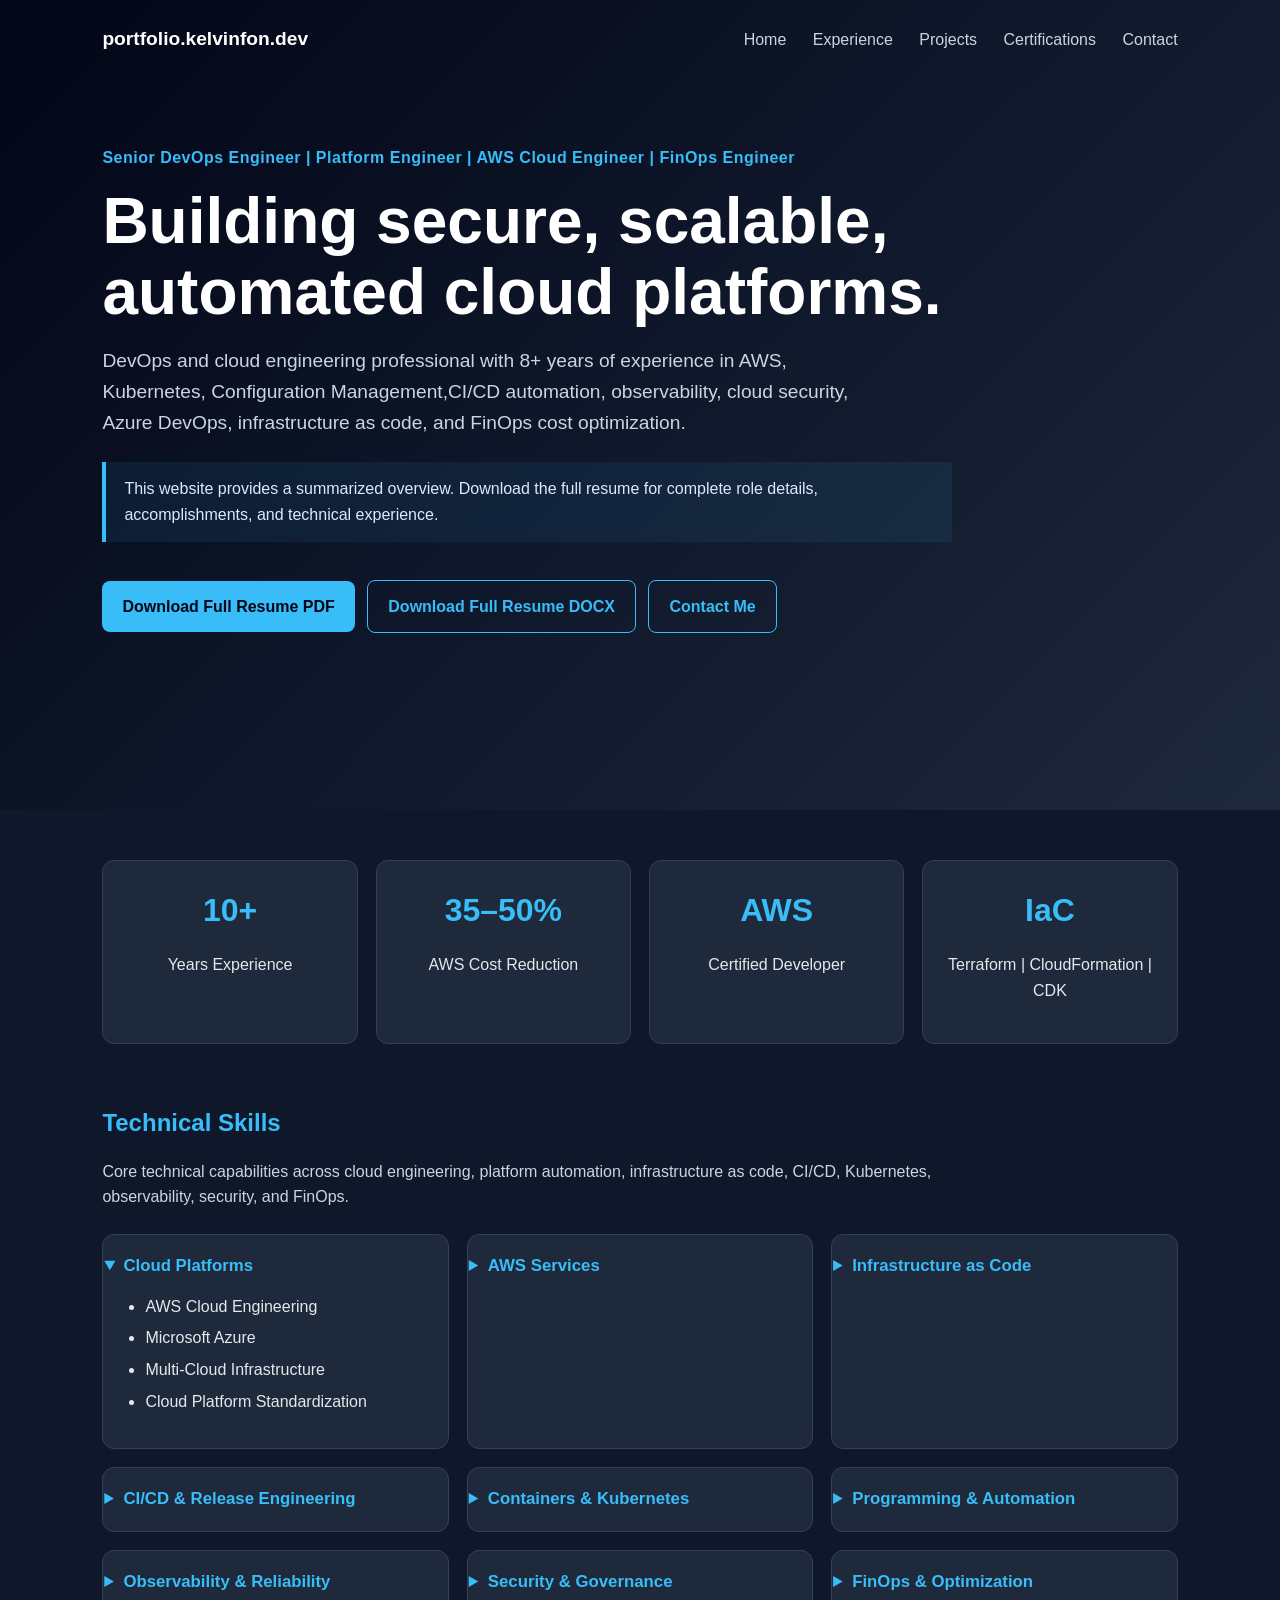
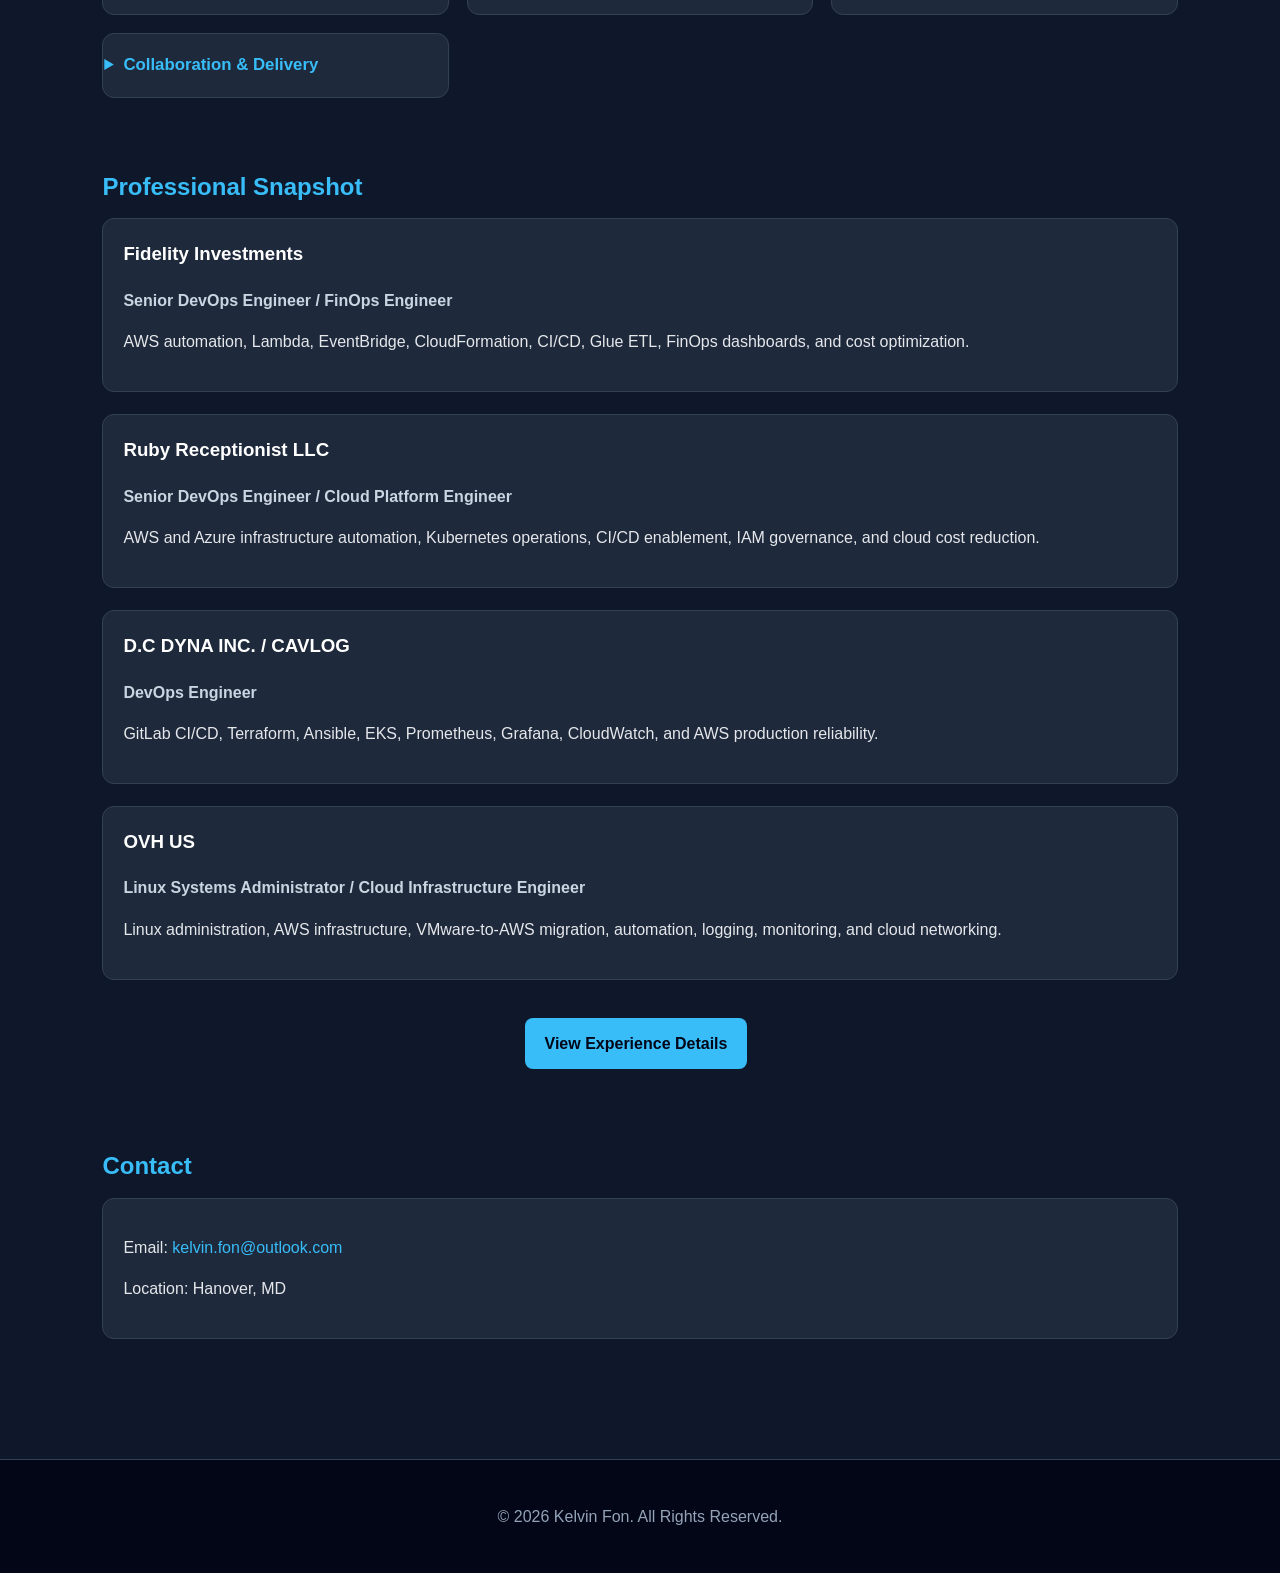
==== commit 3a68faf1: "Update GitHub Pages deployment workflow" ====
--- a/index.html
+++ b/index.html
@@ -25,9 +25,9 @@
     <p class="tag">Senior DevOps Engineer | Platform Engineer | AWS Cloud Engineer | FinOps Engineer</p>
     <h1>Building secure, scalable, automated cloud platforms.</h1>
     <p class="hero-text">
-      DevOps and cloud engineering professional with 8
-      + years of experience in AWS, Kubernetes,
-      Terraform, CI/CD automation, observability, cloud security, and FinOps cost optimization.
+      DevOps and cloud engineering professional with 8+ years of experience in AWS, Kubernetes,
+      Configuration Management,CI/CD automation, observability, cloud security, Azure DevOps,  infrastructure as code,
+      and FinOps cost optimization.
     </p>
 
     <p class="resume-note">
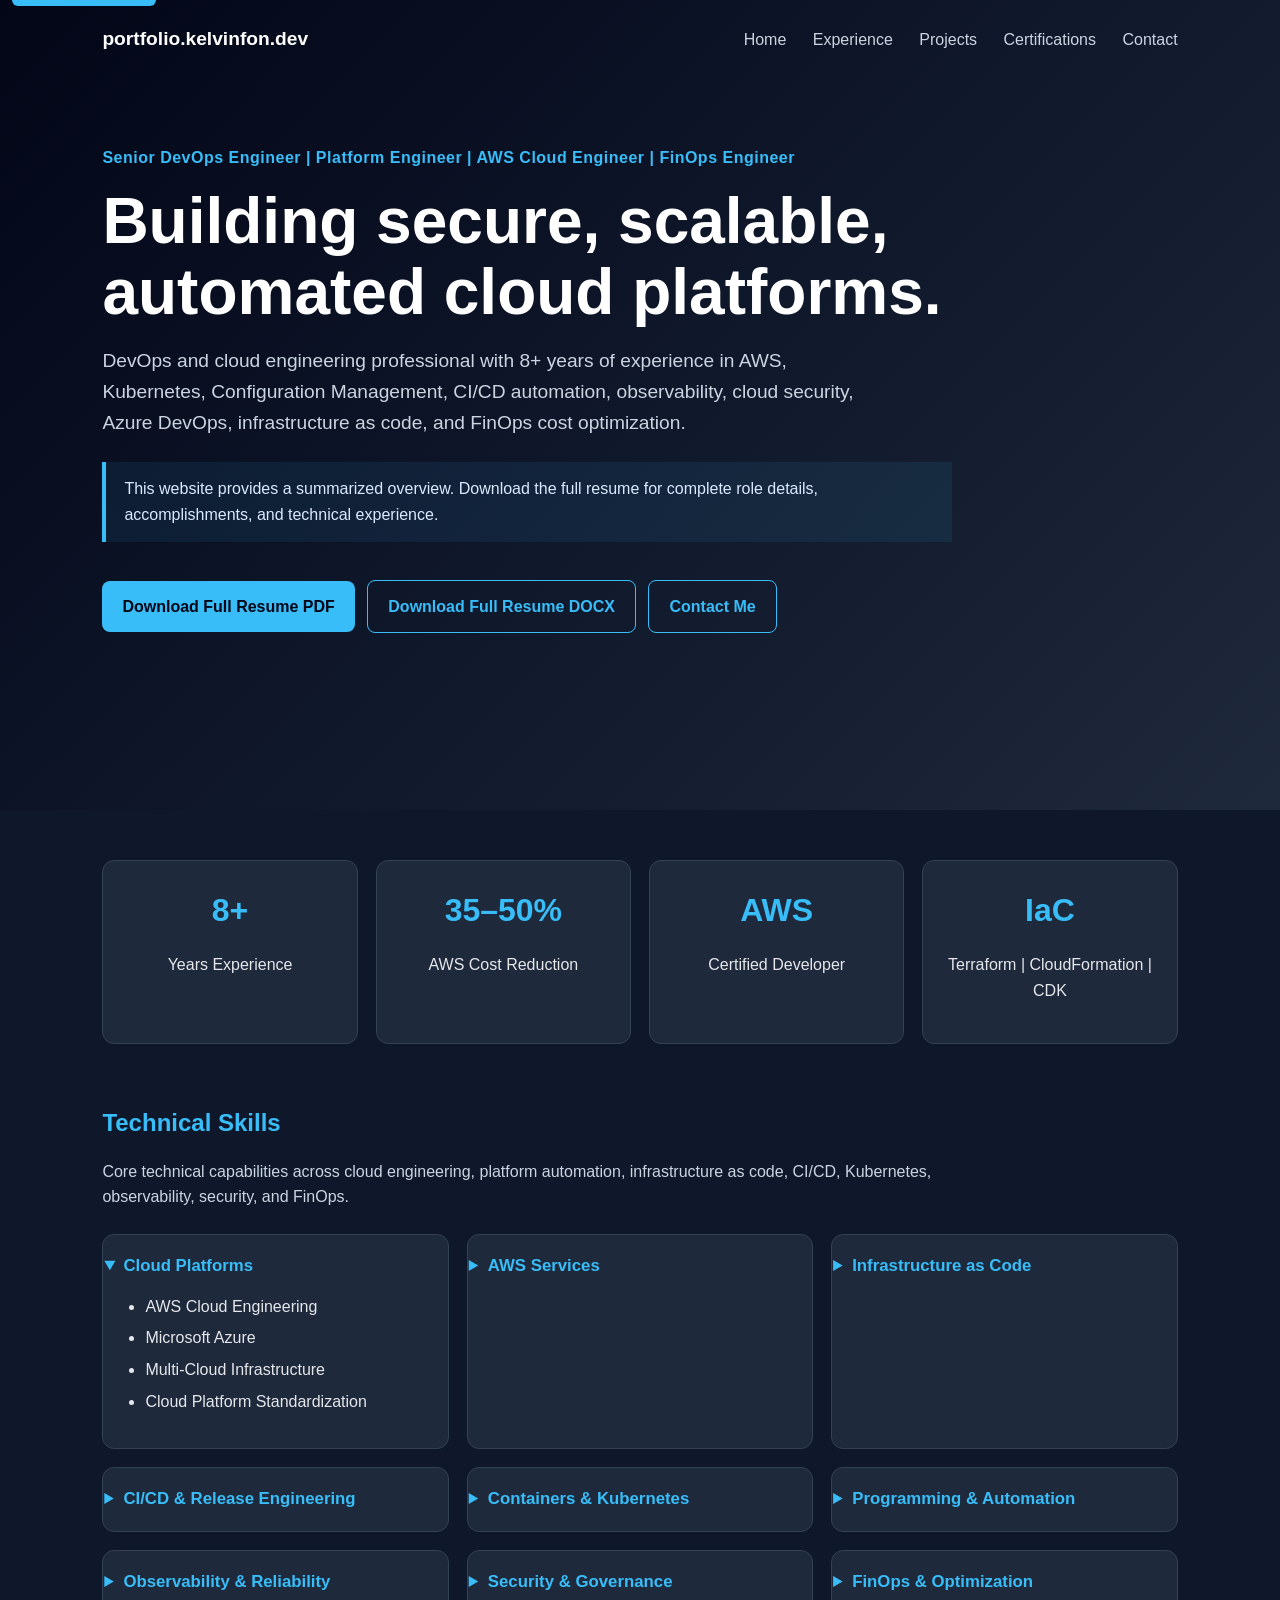
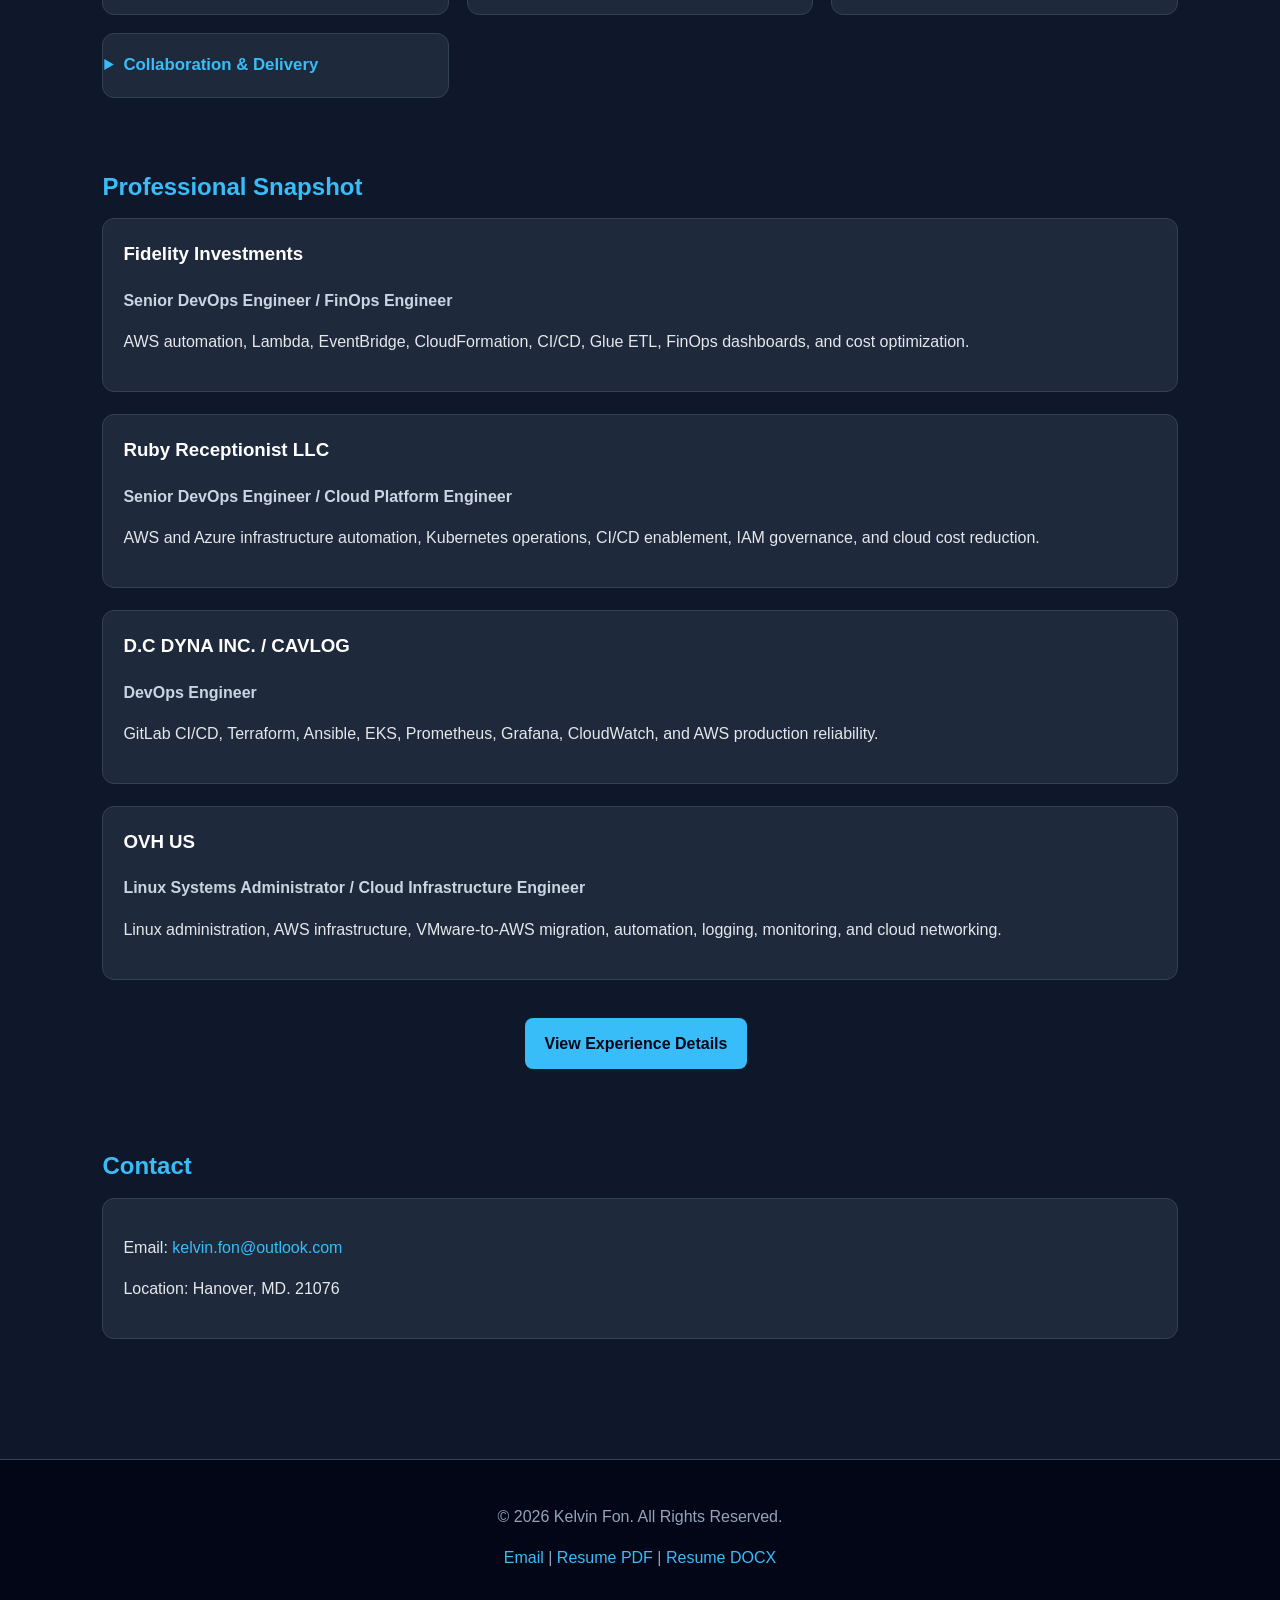
==== commit d3310526: "Update site branding and experience years" ====
--- a/index.html
+++ b/index.html
@@ -3,12 +3,19 @@
 <head>
   <meta charset="UTF-8" />
   <meta name="viewport" content="width=device-width, initial-scale=1.0" />
+
   <title>portfolio.kelvinfon.dev | Senior DevOps Engineer</title>
-  <meta name="description" content="portfolio.kelvinfon.dev - Senior DevOps Engineer, Platform Engineer, AWS Cloud Engineer, and FinOps Engineer." />
+
+  <meta name="description" content="Kelvin Fon - Senior DevOps Engineer, Platform Engineer, AWS Cloud Engineer, and FinOps Engineer." />
+  <meta name="author" content="Kelvin Fon" />
+  <meta name="keywords" content="DevOps Engineer, AWS Cloud Engineer, Platform Engineer, FinOps Engineer, Terraform, Kubernetes, CI/CD, GitHub Actions, Jenkins, AWS Lambda, CloudFormation, Infrastructure as Code" />
+
   <link rel="stylesheet" href="./css/style.css" />
 </head>
 
 <body>
+<a href="#main-content" class="skip-link">Skip to content</a>
+
 <header class="hero">
   <nav class="navbar">
     <div class="logo">portfolio.kelvinfon.dev</div>
@@ -23,11 +30,13 @@
 
   <section class="hero-content">
     <p class="tag">Senior DevOps Engineer | Platform Engineer | AWS Cloud Engineer | FinOps Engineer</p>
+
     <h1>Building secure, scalable, automated cloud platforms.</h1>
+
     <p class="hero-text">
       DevOps and cloud engineering professional with 8+ years of experience in AWS, Kubernetes,
-      Configuration Management,CI/CD automation, observability, cloud security, Azure DevOps,  infrastructure as code,
-      and FinOps cost optimization.
+      Configuration Management, CI/CD automation, observability, cloud security, Azure DevOps,
+      infrastructure as code, and FinOps cost optimization.
     </p>
 
     <p class="resume-note">
@@ -43,148 +52,147 @@
   </section>
 </header>
 
-<main>
+<main id="main-content">
   <section class="stats">
-    <div><h2>10+</h2><p>Years Experience</p></div>
+    <div><h2>8+</h2><p>Years Experience</p></div>
     <div><h2>35–50%</h2><p>AWS Cost Reduction</p></div>
     <div><h2>AWS</h2><p>Certified Developer</p></div>
     <div><h2>IaC</h2><p>Terraform | CloudFormation | CDK</p></div>
   </section>
 
   <section id="skills" class="section">
-  <h2>Technical Skills</h2>
-  <p class="section-intro">
-    Core technical capabilities across cloud engineering, platform automation, infrastructure as code,
-    CI/CD, Kubernetes, observability, security, and FinOps.
-  </p>
-
-  <div class="skills-grid">
-
-    <details open>
-      <summary>Cloud Platforms</summary>
-      <ul>
-        <li>AWS Cloud Engineering</li>
-        <li>Microsoft Azure</li>
-        <li>Multi-Cloud Infrastructure</li>
-        <li>Cloud Platform Standardization</li>
-      </ul>
-    </details>
-
-    <details>
-      <summary>AWS Services</summary>
-      <ul>
-        <li>Lambda</li>
-        <li>EventBridge</li>
-        <li>Step Functions</li>
-        <li>Glue</li>
-        <li>EC2 / ASG</li>
-        <li>ECS / EKS</li>
-        <li>RDS / S3</li>
-        <li>IAM / VPC / CloudWatch</li>
-      </ul>
-    </details>
-
-    <details>
-      <summary>Infrastructure as Code</summary>
-      <ul>
-        <li>Terraform</li>
-        <li>AWS CloudFormation</li>
-        <li>AWS CDK</li>
-        <li>ARM / Bicep</li>
-        <li>Ansible</li>
-      </ul>
-    </details>
-
-    <details>
-      <summary>CI/CD & Release Engineering</summary>
-      <ul>
-        <li>GitHub Actions</li>
-        <li>Jenkins</li>
-        <li>GitLab CI</li>
-        <li>Azure DevOps</li>
-        <li>AWS CodePipeline</li>
-        <li>Centralized Deployment Frameworks</li>
-      </ul>
-    </details>
-
-    <details>
-      <summary>Containers & Kubernetes</summary>
-      <ul>
-        <li>Kubernetes</li>
-        <li>EKS</li>
-        <li>AKS</li>
-        <li>ECS</li>
-        <li>Docker</li>
-        <li>Helm</li>
-        <li>kubectl</li>
-      </ul>
-    </details>
-
-    <details>
-      <summary>Programming & Automation</summary>
-      <ul>
-        <li>Python</li>
-        <li>Golang</li>
-        <li>Bash</li>
-        <li>PowerShell</li>
-        <li>SQL</li>
-        <li>PySpark</li>
-      </ul>
-    </details>
-
-    <details>
-      <summary>Observability & Reliability</summary>
-      <ul>
-        <li>CloudWatch</li>
-        <li>Prometheus</li>
-        <li>Grafana</li>
-        <li>ELK Stack</li>
-        <li>Datadog</li>
-        <li>Splunk</li>
-        <li>Azure Monitor</li>
-        <li>Alerting & Dashboards</li>
-      </ul>
-    </details>
-
-    <details>
-      <summary>Security & Governance</summary>
-      <ul>
-        <li>IAM</li>
-        <li>KMS</li>
-        <li>Least-Privilege Access</li>
-        <li>Cross-Account Roles</li>
-        <li>VPC Security</li>
-        <li>Compliance Support</li>
-        <li>Cloud Security Controls</li>
-      </ul>
-    </details>
-
-    <details>
-      <summary>FinOps & Optimization</summary>
-      <ul>
-        <li>AWS Cost Optimization</li>
-        <li>Resource Rightsizing</li>
-        <li>Lifecycle Policies</li>
-        <li>Usage Reporting</li>
-        <li>Forecasting Support</li>
-        <li>Cloud Spend Dashboards</li>
-      </ul>
-    </details>
-
-    <details>
-      <summary>Collaboration & Delivery</summary>
-      <ul>
-        <li>Platform Engineering</li>
-        <li>DevOps Best Practices</li>
-        <li>Engineering Enablement</li>
-        <li>Reusable Infrastructure Patterns</li>
-        <li>Mentoring</li>
-        <li>Jira / Confluence / Azure Boards</li>
-      </ul>
-    </details>
-
-  </div>
-</section>
+    <h2>Technical Skills</h2>
+
+    <p class="section-intro">
+      Core technical capabilities across cloud engineering, platform automation, infrastructure as code,
+      CI/CD, Kubernetes, observability, security, and FinOps.
+    </p>
+
+    <div class="skills-grid">
+      <details open>
+        <summary>Cloud Platforms</summary>
+        <ul>
+          <li>AWS Cloud Engineering</li>
+          <li>Microsoft Azure</li>
+          <li>Multi-Cloud Infrastructure</li>
+          <li>Cloud Platform Standardization</li>
+        </ul>
+      </details>
+
+      <details>
+        <summary>AWS Services</summary>
+        <ul>
+          <li>Lambda</li>
+          <li>EventBridge</li>
+          <li>Step Functions</li>
+          <li>Glue</li>
+          <li>EC2 / ASG</li>
+          <li>ECS / EKS</li>
+          <li>RDS / S3</li>
+          <li>IAM / VPC / CloudWatch</li>
+        </ul>
+      </details>
+
+      <details>
+        <summary>Infrastructure as Code</summary>
+        <ul>
+          <li>Terraform</li>
+          <li>AWS CloudFormation</li>
+          <li>AWS CDK</li>
+          <li>ARM / Bicep</li>
+          <li>Ansible</li>
+        </ul>
+      </details>
+
+      <details>
+        <summary>CI/CD & Release Engineering</summary>
+        <ul>
+          <li>GitHub Actions</li>
+          <li>Jenkins</li>
+          <li>GitLab CI</li>
+          <li>Azure DevOps</li>
+          <li>AWS CodePipeline</li>
+          <li>Centralized Deployment Frameworks</li>
+        </ul>
+      </details>
+
+      <details>
+        <summary>Containers & Kubernetes</summary>
+        <ul>
+          <li>Kubernetes</li>
+          <li>EKS</li>
+          <li>AKS</li>
+          <li>ECS</li>
+          <li>Docker</li>
+          <li>Helm</li>
+          <li>kubectl</li>
+        </ul>
+      </details>
+
+      <details>
+        <summary>Programming & Automation</summary>
+        <ul>
+          <li>Python</li>
+          <li>Golang</li>
+          <li>Bash</li>
+          <li>PowerShell</li>
+          <li>SQL</li>
+          <li>PySpark</li>
+        </ul>
+      </details>
+
+      <details>
+        <summary>Observability & Reliability</summary>
+        <ul>
+          <li>CloudWatch</li>
+          <li>Prometheus</li>
+          <li>Grafana</li>
+          <li>ELK Stack</li>
+          <li>Datadog</li>
+          <li>Splunk</li>
+          <li>Azure Monitor</li>
+          <li>Alerting & Dashboards</li>
+        </ul>
+      </details>
+
+      <details>
+        <summary>Security & Governance</summary>
+        <ul>
+          <li>IAM</li>
+          <li>KMS</li>
+          <li>Least-Privilege Access</li>
+          <li>Cross-Account Roles</li>
+          <li>VPC Security</li>
+          <li>Compliance Support</li>
+          <li>Cloud Security Controls</li>
+        </ul>
+      </details>
+
+      <details>
+        <summary>FinOps & Optimization</summary>
+        <ul>
+          <li>AWS Cost Optimization</li>
+          <li>Resource Rightsizing</li>
+          <li>Lifecycle Policies</li>
+          <li>Usage Reporting</li>
+          <li>Forecasting Support</li>
+          <li>Cloud Spend Dashboards</li>
+        </ul>
+      </details>
+
+      <details>
+        <summary>Collaboration & Delivery</summary>
+        <ul>
+          <li>Platform Engineering</li>
+          <li>DevOps Best Practices</li>
+          <li>Engineering Enablement</li>
+          <li>Reusable Infrastructure Patterns</li>
+          <li>Mentoring</li>
+          <li>Jira / Confluence / Azure Boards</li>
+        </ul>
+      </details>
+    </div>
+  </section>
 
   <section class="section">
     <h2>Professional Snapshot</h2>
@@ -222,13 +230,18 @@
     <h2>Contact</h2>
     <div class="card">
       <p>Email: <a href="mailto:kelvin.fon@outlook.com">kelvin.fon@outlook.com</a></p>
-      <p>Location: Hanover, MD</p>
+      <p>Location: Hanover, MD. 21076</p>
     </div>
   </section>
 </main>
 
 <footer>
   <p>© 2026 Kelvin Fon. All Rights Reserved.</p>
+  <p>
+    <a href="mailto:kelvin.fon@outlook.com">Email</a> |
+    <a href="./assets/Kelvin-Fon-Resume.pdf" download>Resume PDF</a> |
+    <a href="./assets/Kelvin-Fon-Resume.docx" download>Resume DOCX</a>
+  </p>
 </footer>
 
 <script src="./js/main.js"></script>
--- a/css/style.css
+++ b/css/style.css
@@ -1,5 +1,9 @@
 * {
   box-sizing: border-box;
+}
+
+html {
+  scroll-behavior: smooth;
 }
 
 body {
@@ -15,8 +19,30 @@
   text-decoration: none;
 }
 
-h1, h2, h3 {
+a:hover {
+  text-decoration: underline;
+}
+
+h1,
+h2,
+h3 {
   color: #ffffff;
+}
+
+.skip-link {
+  position: absolute;
+  top: -40px;
+  left: 12px;
+  background: #38bdf8;
+  color: #020617;
+  padding: 10px 14px;
+  border-radius: 6px;
+  font-weight: 700;
+  z-index: 1000;
+}
+
+.skip-link:focus {
+  top: 12px;
 }
 
 .hero {
@@ -156,6 +182,12 @@
   margin-bottom: 24px;
 }
 
+.grid {
+  display: grid;
+  grid-template-columns: repeat(auto-fit, minmax(210px, 1fr));
+  gap: 14px;
+}
+
 .skills-grid {
   display: grid;
   grid-template-columns: repeat(auto-fit, minmax(260px, 1fr));
@@ -191,12 +223,6 @@
 .skills-grid li {
   color: #e5e7eb;
   margin-bottom: 6px;
-}
-
-.grid {
-  display: grid;
-  grid-template-columns: repeat(auto-fit, minmax(210px, 1fr));
-  gap: 14px;
 }
 
 .grid div,
@@ -242,6 +268,10 @@
   color: #94a3b8;
 }
 
+footer a {
+  color: #38bdf8;
+}
+
 @media (max-width: 768px) {
   .navbar {
     display: block;
